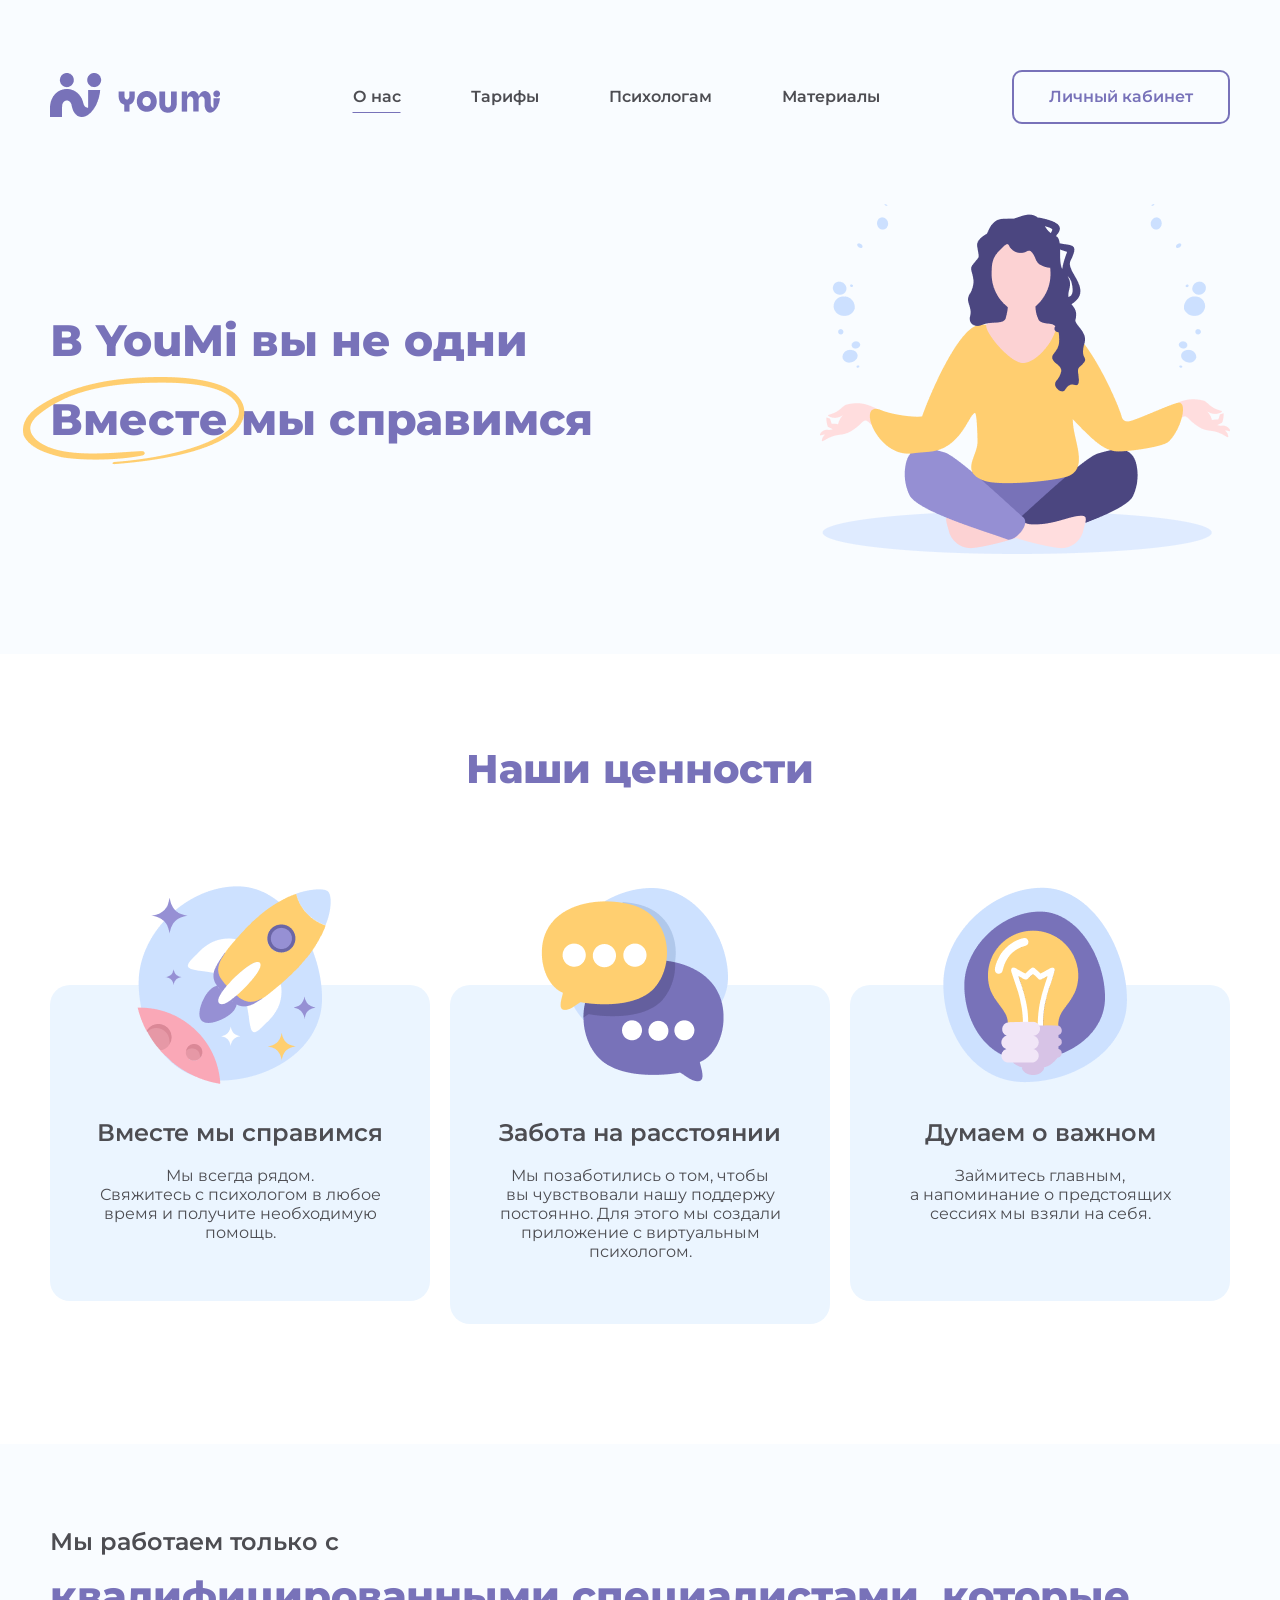
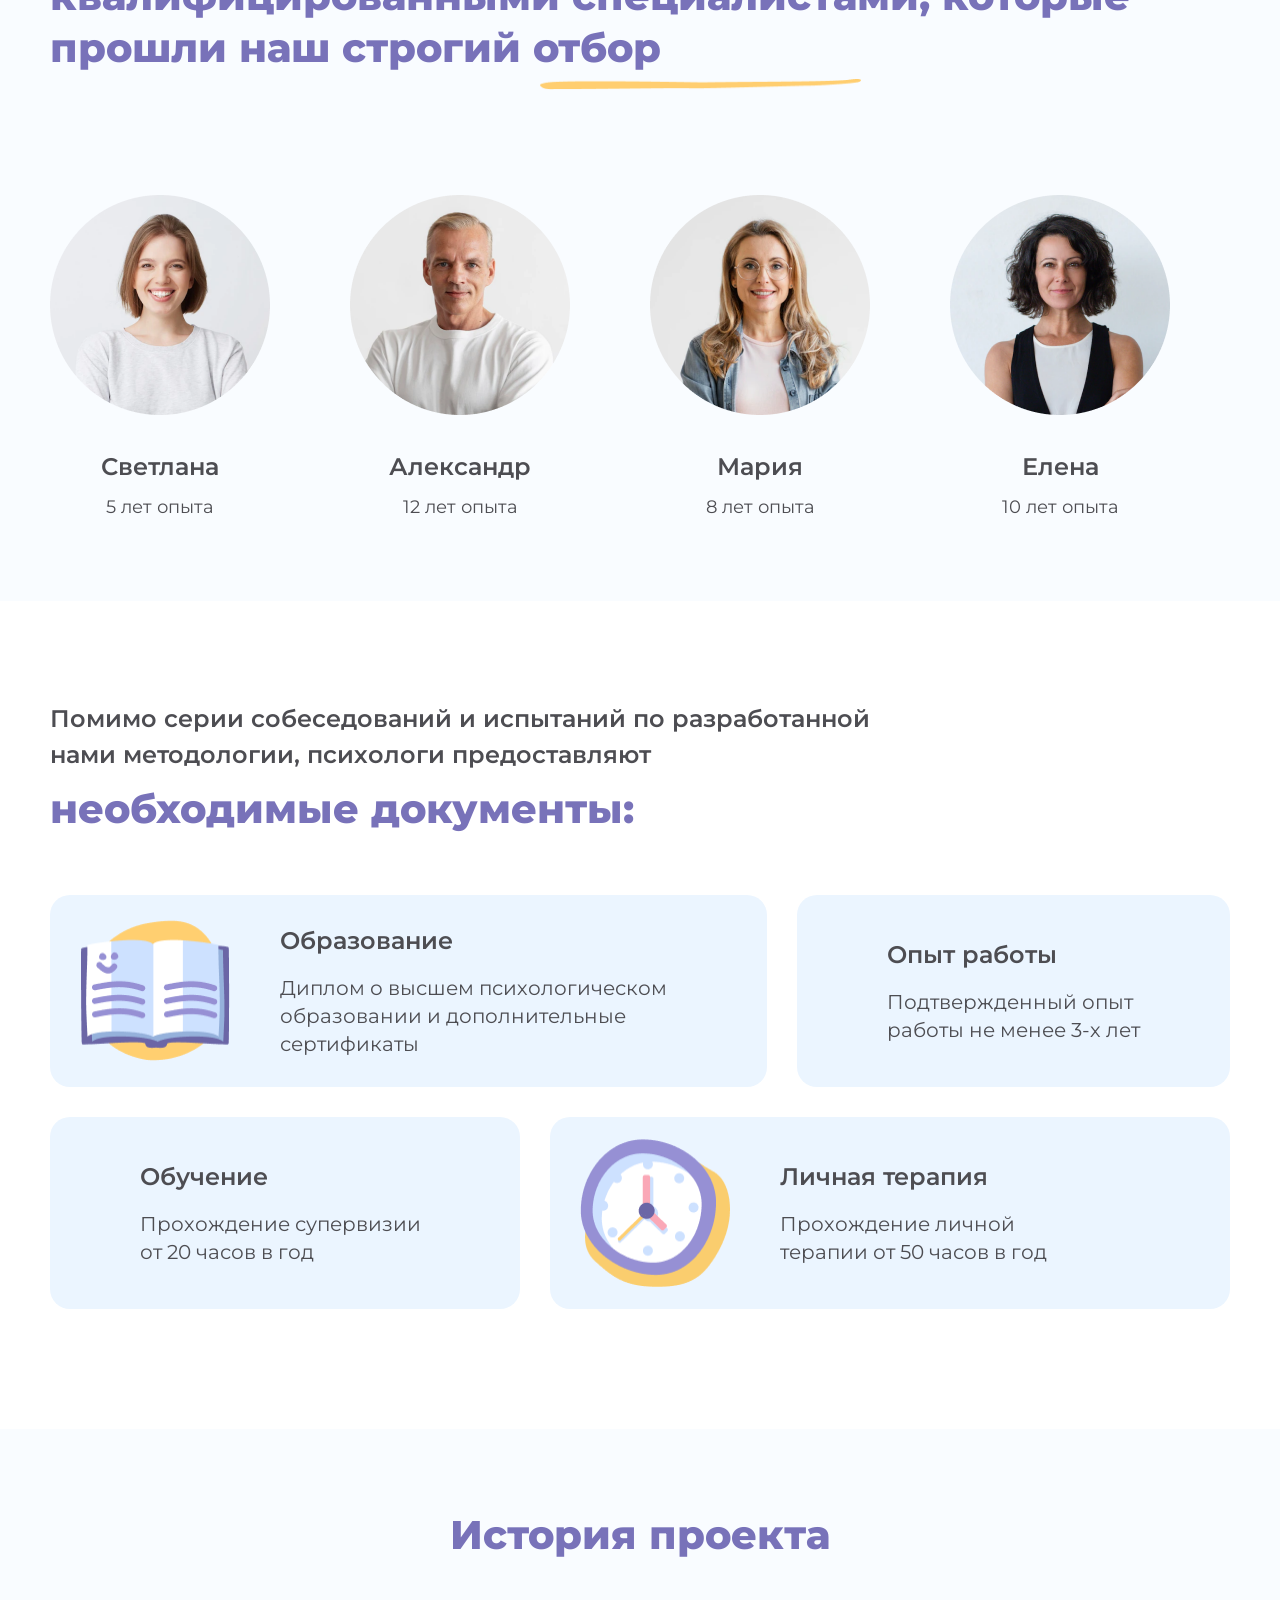
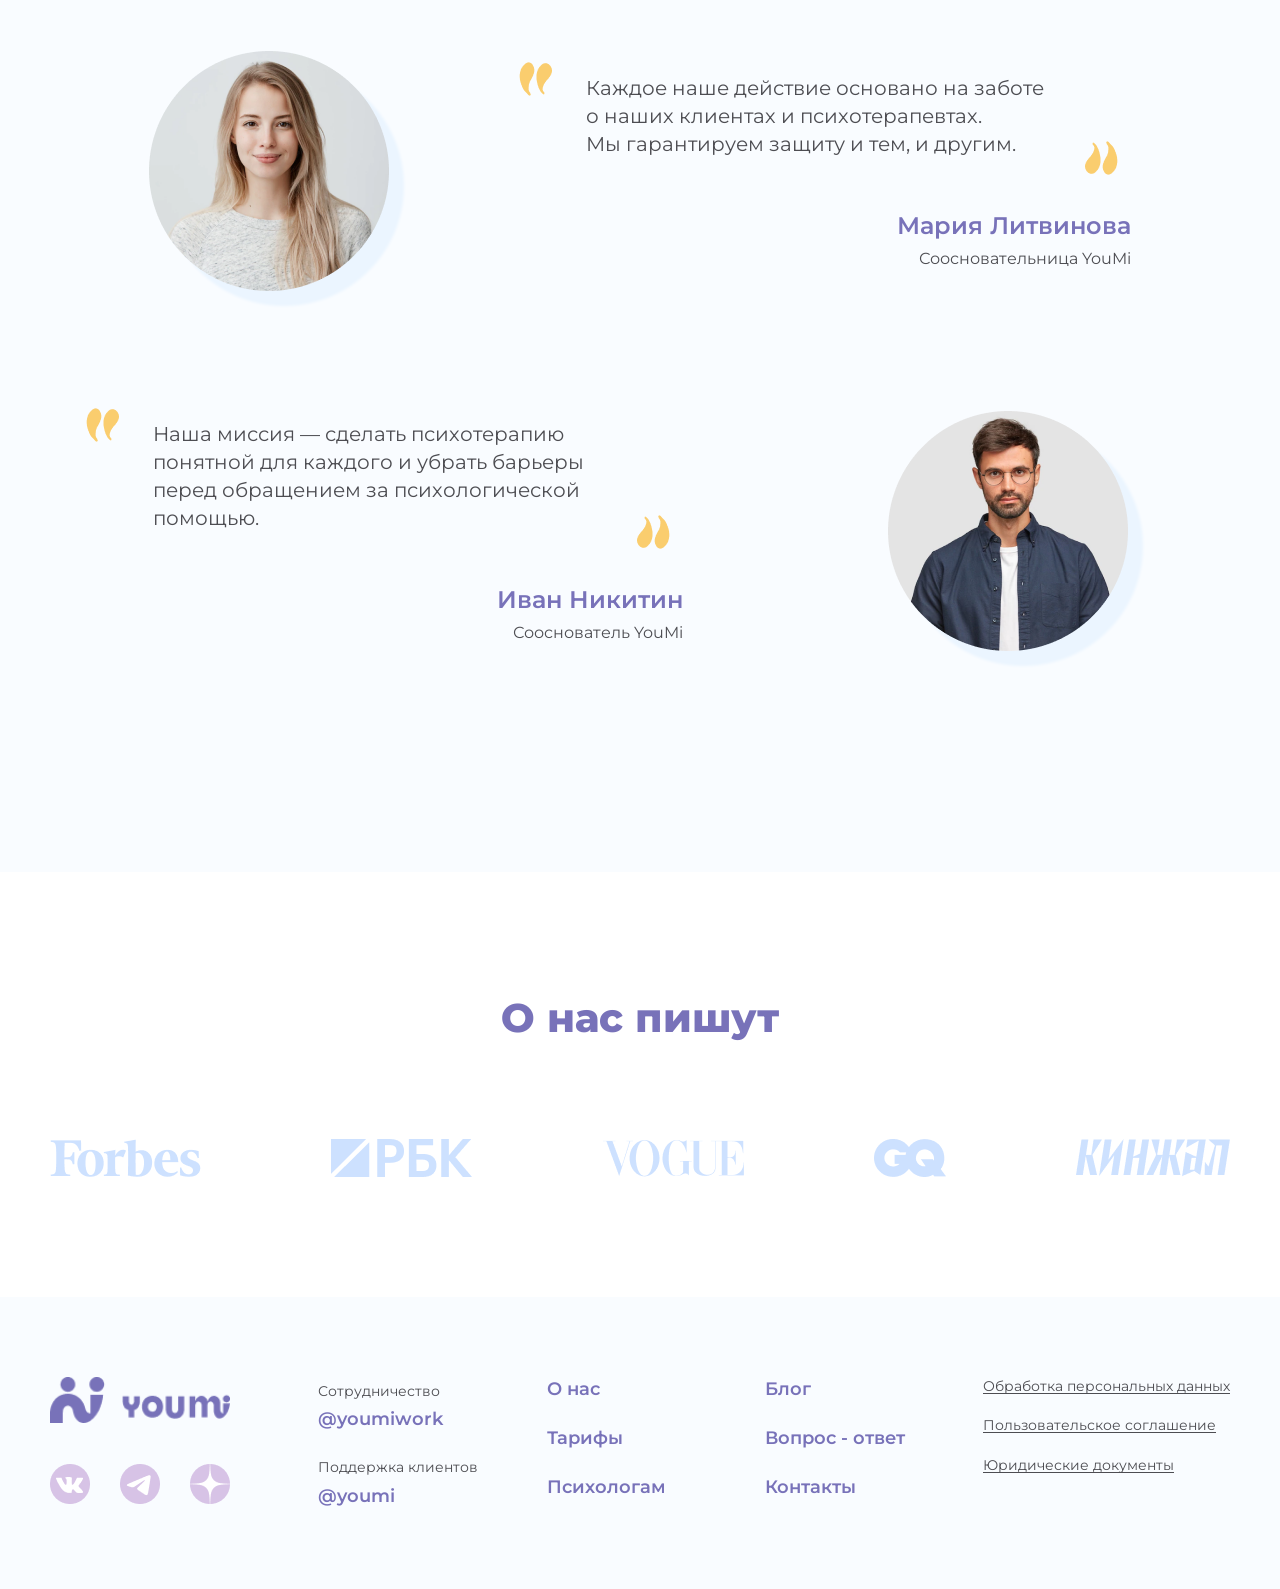
==== about_us.html @ 45ade53c "Страница "о нас" адаптив 1 блок" ====
<!doctype html>
<html lang="ru">
  <head>
    <meta charset="UTF-8" />
    <meta
      name="viewport"
      content="width=device-width, user-scalable= no, initial-scale=1.0, maximum-scale = 1.0, minimum-scale = 1.0"
    />
    <title>О нас</title>
    <link rel="stylesheet" href="styles/about_style.css" />
    <link rel="icon" href="images/logo_browser.png" />
  </head>
  <body>
    <header id = "header">
      <div class="container">
        <a href="index.html">
          <img src="images/logo youmi 2.png" alt="logo" class="logo" />
        </a>
        <nav>
          <ul class="menu">
            <li><a href="about_us.html" id="about_us">О нас</a></li>
            <li><a href="rates.html">Тарифы</a></li>
            <li><a href="for_psychologists.html">Психологам</a></li>
            <li><a href="materials.html">Материалы</a></li>
          </ul>
        </nav>
        <button class="btnLogin" type="button">Личный кабинет</button>
         <img src="images/menu.png" alt="burger-menu" class="burger-menu" />
      </div>
    </header>

    <main>
      <section class="hero-block">
        <div class="container">
          <div class="hero-block-text">
            <h1>В YouMi вы не одни</h1>
            <h1>Вместе мы справимся</h1>
            <img
              src="images/Ellipse about us.png"
              alt="ellipse"
              class="ellipse-hero"
            />
          </div>
          <img
            src="images/About us main.png"
            alt="main-picture"
            class="hero-block-picture"
          />
        </div>
      </section>

      <section class="second-block">
        <div class="container">
          <h2>Наши ценности</h2>
          <div class="cards">
            <div class="card-info">
              <img
                class="image-second_block"
                src="images/rocket.png"
                alt="rocket"
              />
              <h3>Вместе мы справимся</h3>
              <p>
                Мы всегда рядом.<br />
                Свяжитесь с психологом в любое время и получите необходимую
                помощь.
              </p>
            </div>
            <div class="card-info">
              <img
                class="image-second_block"
                src="images/chat.png"
                alt="chat"
              />
              <h3>Забота на расстоянии</h3>
              <p>
                Мы позаботились о том, чтобы вы чувствовали нашу поддержу
                постоянно. Для этого мы создали приложение с виртуальным
                психологом.
              </p>
            </div>
            <div class="card-info">
              <img
                class="image-second_block"
                src="images/light_bulb.png"
                alt="light"
              />
              <h3>Думаем о важном</h3>
              <p>
                Займитесь главным, а напоминание о предстоящих сессиях мы взяли
                на себя.
              </p>
            </div>
          </div>
        </div>
      </section>

      <section class="third-block">
        <div class="container">
          <h3>Мы работаем только с</h3>
          <h2>
            квалифицированными специалистами, которые прошли наш строгий отбор
          </h2>
          <img src="images/line.png" alt="line" class="line" />
          <div class="specialists_container">
            <article class="1_specialist">
              <img
                src="images/Specialist_Svetlana.png"
                alt="Specialist_Svetlana"
              />
              <h3>Светлана</h3>
              <h5>5 лет опыта</h5>
            </article>
            <article class="2_specialist">
              <img
                src="images/Specialist_Aleksandr.png"
                alt="Specialist_Aleksandr"
              />
              <h3>Александр</h3>
              <h5>12 лет опыта</h5>
            </article>
            <article class="3_specialist">
              <img src="images/Specialist_Maria.png" alt="Specialist_Maria" />
              <h3>Мария</h3>
              <h5>8 лет опыта</h5>
            </article>
            <article class="4_specialist">
              <img src="images/Specialict_Elena.png" alt="Specialist_Elena" />
              <h3>Елена</h3>
              <h5>10 лет опыта</h5>
            </article>
          </div>
        </div>
      </section>

      <section class="fourth-block">
        <div class="container">
          <h3>
            Помимо серии собеседований и испытаний по разработанной нами
            методологии, психологи предоставляют
          </h3>
          <h2>необходимые документы:</h2>
          <div class="card-advantages">
            <article class="advantage advantage-flex edu">
              <img src="images/book.png" alt="book" class="book" />
              <div class="advantage-details">
                <h3>Образование</h3>
                <h4>
                  Диплом о высшем психологическом образовании и дополнительные
                  сертификаты
                </h4>
              </div>
            </article>
            <article class="advantage exp min-card">
              <h3>Опыт работы</h3>
              <h4>Подтвержденный опыт работы не менее 3-х лет</h4>
            </article>
            <article class="advantage train min-card">
              <h3>Обучение</h3>
              <h4 id="passing">Прохождение супервизии от 20 часов в год</h4>
            </article>
            <article class="advantage advantage-flex therapy">
              <img src="images/watch.png" alt="watch" class="watch" />
              <div class="advantage-details">
                <h3>Личная терапия</h3>
                <h4>Прохождение личной терапии от 50 часов в год</h4>
              </div>
            </article>
          </div>
        </div>
      </section>

      <section class="fifth-block">
        <div class="container">
          <h2>История проекта</h2>
          <div class="hystory-underblock-first">
            <img
              src="images/Hystory_Maria.png"
              alt="Maria_companion"
              class="hystory_Maria-img"
            />
            <div class="hystory-underblock-first_text">
              <blockquote class="quote-Maria">
                Каждое наше действие основано на заботе о наших клиентах
                и психотерапевтах. Мы гарантируем защиту и тем, и другим.
              </blockquote>
              <h3>Мария Литвинова</h3>
              <p class="undername-text">Соосновательница YouMi</p>
            </div>
          </div>
          <div class="hystory-underblock-second">
            <div class="hystory-underblock-second_text">
              <blockquote class="quote-Ivan">
                Наша миссия — сделать психотерапию понятной для каждого и убрать
                барьеры перед обращением за психологической помощью.
              </blockquote>
              <h3>Иван Никитин</h3>
              <p class="undername-text">Сооснователь YouMi</p>
            </div>
            <img
              src="images/Hystory_Ivan.png"
              alt="Ivan_companion"
              class="hystory_Ivan-img"
            />
          </div>
        </div>
      </section>

      <section class="sixth-block">
        <div class="container">
          <h2>О нас пишут</h2>
          <div class="company-logo-container">
            <img src="images/forbes.png" alt="fotbes" class="forbes-logo" />
            <img src="images/rbk.png" alt="rbk-logo" class="rbk-logo" />
            <img src="images/vogue.png" alt="vogue-logo" class="vogue-logo" />
            <img src="images/gq.png" alt="gq-logo" class="gq-logo" />
            <img
              src="images/logo kinzal.png"
              alt="logo kinzal"
              class="logo-kinzal"
            />
          </div>
        </div>
      </section>
    </main>

    <footer class="footer">
        <div class="container">
          <div class="logotypes-container">
            <a href="#header">
              <img src="images/logo youmi 2.png" alt="logo" class="logo" />
            </a>
            <img src="images/vk.png" alt="vk" />
            <img src="images/telegram.png" alt="tg" />
            <img src="images/dzen.png" alt="dzen" />
          </div>
          <div class="support-block">
            <article class = "support-subBlock">
              <h6>Сотрудничество</h6>
              <a class = "youmiwork-mail" href="mailto:@youmiwork" target = "_blank">@youmiwork</a>
            </article>
            <article class = "support-subBlock">
              <h6>Поддержка клиентов</h6>
              <a class = "youmi-mail" href="mailto:@youmi" target = "_blank">@youmi</a>
          </article>
        </div>
        <div class="about-block">
              <h5>О нас</h5>
              <h5>Тарифы</h5>
              <h5>Психологам</h5>
        </div>
        <div class="about-block">
              <h5>Блог</h5>
              <h5>Вопрос - ответ</h5>
              <h5>Контакты</h5>
        </div>
        <div class="politic-block">
              <h6>Обработка персональных данных</h6>
              <h6>Пользовательское соглашение</h6>
              <h6>Юридические документы</h6>
        </div>
    </footer>
  </body>
</html>
---- styles/about_style.css ----
* {
  margin: 0;
  padding: 0;
  box-sizing: border-box;
}

html {
  scroll-behavior: smooth;
  scrollbar-width: none;
}

@font-face {
  font-family: "Montserrat";
  src: url("../fonts/Montserrat-Regular.woff") format("woff");
  font-weight: normal;
  font-style: none;
  font-display: swap;
}

@font-face {
  font-family: "Montserrat";
  src: url("../fonts/Montserrat-ExtraBold.woff") format("woff");
  font-weight: 800;
}

@font-face {
  font-family: "Montserrat";
  src: url("../fonts/Montserrat-SemiBold.woff") format("woff");
  font-weight: 600;
}

@font-face {
  font-family: "Montserrat";
  src: url("../fonts/Montserrat-Medium.woff2") format("woff2");
  font-weight: 500;
}

:root {
  /*Цвета*/
  --color-purple: rgba(120, 114, 185, 1);
  --color-white: #fff;
  --color-skyBlue: rgba(249, 252, 255, 1);
  --color-btnColor: rgba(255, 255, 255, 1);
  --color-text: rgba(77, 77, 82, 1);
  --color-btnRates: rgba(241, 230, 247, 1);
  --color-btnRates-hover: rgba(215, 195, 230, 1);
  --color-shadow: rgba(205, 225, 255, 1);
  --color-dopElements: rgba(235, 245, 255, 1);
  --color-btnLogin-hover: rgba(215, 195, 230, 0.25);

  /**/
}

body {
  font-family: "Montserrat", sans-serif;
  letter-spacing: 2%;
  background-color: var(--color-skyBlue);
  color: var(--color-text);
}

h1 {
  font-size: 44px;
  color: var(--color-purple);
  font-weight: 900;
}

h2 {
  font-size: 40px;
  font-weight: 800;
  line-height: 130%;
  color: var(--color-purple);
  margin: 0 auto;
  padding: auto;
  text-align: center;
}

h3 {
  font-size: 24px;
  line-height: 150%;
  font-weight: 600;
  text-align: center;
  margin: 0 auto;
  letter-spacing: 1%;
  color: var(--color-text);
}

h4 {
  font-weight: 400;
  font-size: 20px;
  line-height: 140%;
  letter-spacing: 1%;
  text-align: center;
}

h5 {
  font-family: Montserrat;
  font-weight: 400;
  font-size: 18px;
  line-height: 140%;
  letter-spacing: 1%;
  text-align: left;
  color: var(--color-text);
}

h6 {
  font-family: Montserrat;
  font-weight: 700;
  font-size: 14px;
  line-height: 140%;
  letter-spacing: 1%;
  text-align: center;
  color: var(--color-purple);
}

button {
  user-select: none;
  display: block;
}

img {
  user-select: none;
}

/*HeroBlock*/
.container {
  max-width: 1180px;
  margin: 0 auto;
}

header .container {
  display: flex;
  justify-content: space-between;
  align-items: center;
  padding-top: 70px;
}

.btnLogin {
  padding: 14px 35px;
  border-radius: 10px;
  font-weight: 550;
  line-height: 140%;
  font-size: 16px;
  text-align: center;
  color: var(--color-purple);
  border: 2px solid var(--color-purple);
  background-color: inherit;
  font-family: "Montserrat", sans-serif;
  cursor: pointer;
}

.burger-menu {
  display: none;
}

.btnLogin:hover {
  background-color: var(--color-btnLogin-hover);
}

.menu {
  list-style: none;
  display: flex;
  gap: 70px;
}

.menu a {
  cursor: pointer;
  font-weight: 600;
  line-height: 1.88;
  color: var(--color-text);
  text-decoration: none;
}

.menu a:visited {
  color: var(--color-text);
  text-decoration: none;
}

.menu a:hover {
  color: var(--color-purple);
}

#about_us {
  text-decoration: underline var(--color-purple);
  text-underline-offset: 10px;
}

.logo {
  cursor: pointer;
}

.hero-block {
  padding: 80px 0 100px;
}

.hero-block .container {
  display: flex;
  justify-content: space-between;
  align-items: center;
}

.hero-block-text {
  position: relative;
}

.hero-block-text h1:nth-child(1) {
  margin-bottom: 25px;
}

.ellipse-hero {
  position: absolute;
  left: -27px;
  bottom: -19px;
}

/*Блок 2*/
.second-block {
  padding: 89px 0 120px;
  background-color: var(--color-white);
}

.second-block img {
  max-width: 200px;
  max-height: 200px;
}

.cards {
  display: grid;
  grid-template-columns: auto auto auto;
  align-items: start;
  justify-content: space-between;
}

.card-info {
  min-width: 380px;
  min-height: 316px;
  margin-top: 190px;
  padding: 130px 35px 35px;
  background-color: rgba(235, 245, 255, 1);
  text-align: center;
  border-radius: 20px;
  position: relative;
}

.card-info h3 {
  margin-bottom: 15px;
}

.card-info:nth-child(2) {
  height: 339px;
}

.image-second_block {
  position: absolute;
  left: 85px;
  top: -100px;
}

.card-info p {
  max-width: 290px;
  margin: 0 auto;
}

/*Блок 3*/
.third-block {
  background-color: var(--color-skyBlue);
  padding-block: 80px;
}

.third-block .container {
  position: relative;
}

.third-block h2,
.third-block h3,
.third-block h4 {
  text-align: left;
}

.third-block h2 {
  margin: 0;
  margin-bottom: 27px;
  max-width: 1080px;
}

.third-block h3 {
  margin-bottom: 10px;
}

.line {
  position: absolute;
  left: 490px;
  top: 155px;
  width: 321px;
  height: 11px;
}

.specialists_container {
  display: flex;
  align-items: center;
  gap: 80px;
  padding-top: 94px;
}

.specialists_container h3,
.specialists_container h5 {
  text-align: center;
}

.specialists_container img {
  margin-bottom: 30px;
}
/*Блок 4*/
.fourth-block {
  padding: 100px 0 120px;
  background-color: var(--color-white);
}

.fourth-block h2,
.fourth-block h3,
.fourth-block h4 {
  text-align: left;
  margin: 0;
}

.fourth-block h3 {
  margin-bottom: 10px;
  max-width: 840px;
}

.card-advantages {
  display: grid;
  grid-template-columns: 2fr 1fr 2fr;
  gap: 30px;
  margin-top: 60px;
}

.advantage {
  background-color: rgba(235, 245, 255, 1);
  border-radius: 20px;
}

.advantage h4 {
  margin-top: 15px;
}

.advantage-flex {
  display: flex;
  gap: 50px;
}

.book {
  padding: 20px 0 20px 30px;
}

.watch {
  padding: 20px 0 20px 30px;
}

.edu {
  grid-column: 1/3;
}

.exp {
  grid-column: 3/4;
}

.train {
  grid-column: 1/2;
}

.therapy {
  grid-column: 2/4;
}

.min-card {
  padding: 42px 90px;
}

.edu .advantage-details {
  padding: 28px 59px 29px 0;
}

.therapy .advantage-details {
  padding: 42px 170px 43px 0;
}

#passing {
  min-width: 290px;
}
/*Блок 5*/
.fifth-block {
  padding: 80px 0 101px;
}

.hystory-underblock-first {
  display: flex;
  justify-content: space-around;
  align-items: center;
  margin: 90px 0 120px;
}

.hystory-underblock-first_text {
  max-width: 620px;
}

.hystory-underblock-first_text h3 {
  text-align: right;
  color: var(--color-purple);
  margin-bottom: 5px;
}

.hystory-underblock-first_text p {
  text-align: right;
}

.quote-Maria:before {
  content: url("../images/noun-quotation-mark-1569235 3.png");
  left: -70px;
  top: -15px;
  position: absolute;
}

.quote-Maria:after {
  content: url("../images/noun-quotation-mark-1569235 4.png");
  right: -25px;
  bottom: -27px;
  position: absolute;
}

.quote-Maria {
  font-size: 20px;
  line-height: 140%;
  letter-spacing: 1%;
  text-align: left;
  max-width: 510px;
  margin-bottom: 50px;
  margin-right: 35px;
  position: relative;
}

.hystory_Maria-img {
  filter: drop-shadow(15px 15px 1px rgba(235, 245, 255, 1));
}

.hystory-underblock-second {
  display: flex;
  justify-content: space-around;
  align-items: center;
  margin: 90px 0 120px;
}

.hystory-underblock-second_text {
  max-width: 620px;
}

.hystory-underblock-second_text h3 {
  text-align: right;
  color: var(--color-purple);
  margin-bottom: 5px;
}

.hystory-underblock-second_text p {
  text-align: right;
}

.quote-Ivan:before {
  content: url("../images/noun-quotation-mark-1569235 3.png");
  left: -70px;
  top: -15px;
  position: absolute;
}

.quote-Ivan:after {
  content: url("../images/noun-quotation-mark-1569235 4.png");
  right: -50px;
  bottom: -27px;
  position: absolute;
}

.quote-Ivan {
  font-size: 20px;
  line-height: 140%;
  letter-spacing: 1%;
  text-align: left;
  max-width: 470px;
  margin-bottom: 50px;
  position: relative;
  margin-right: 60px;
}

.hystory_Ivan-img {
  filter: drop-shadow(15px 15px 1px rgba(235, 245, 255, 1));
}

/*Блок 6*/
.sixth-block {
  background-color: var(--color-white);
  padding-block: 120px;
}

.company-logo-container {
  display: flex;
  align-items: center;
  justify-content: space-between;
  margin-top: 95px;
}

/*footer*/
.footer {
  padding-block: 80px;
}

.footer .container {
  display: flex;
  justify-content: space-between;
  align-items: flex-start;
  gap: 60px;
}

.footer .logo {
  width: 180px;
  height: 46px;
}

.logotypes-container {
  display: flex;
  align-items: center;
  max-width: 180px;
  flex-wrap: wrap;
  gap: 37px 30px;
  margin-right: 20px;
}

.support-block a {
  color: var(--color-purple);
  font-weight: 600;
  font-size: 18px;
  line-height: 140%;
  letter-spacing: 1%;
  text-decoration: none;
}

.support-block h6 {
  text-align: left;
  color: var(--color-text);
  font-weight: 400;
  line-height: 140%;
  letter-spacing: 1%;
  margin-bottom: 6px;
  padding-top: 5px;
}

.youmiwork-mail {
  display: block;
  margin-bottom: 21px;
}

.about-block {
  display: grid;
  grid-template-columns: 150px;
  gap: 24px;
}

.footer h5 {
  text-align: left;
  font-size: 18px;
  font-weight: 600;
  color: var(--color-purple);
}

.politic-block h6 {
  font-weight: 400;
  font-size: 14px;
  line-height: 140%;
  letter-spacing: 1%;
  color: var(--color-text);
  text-decoration: underline;
  text-decoration-skip-ink: none;
  text-underline-offset: 2px;
  text-align: left;
}

.politic-block h6:not(:last-child) {
  margin-bottom: 20px;
}

/*Адаптив*/
@media (max-width: 480px) {
  h1 {
    font-weight: 700;
    font-size: 24px;
    line-height: 130%;
    letter-spacing: 2%;
    text-align: center;
  }

  h2 {
    font-weight: 800;
    font-size: 20px;
    line-height: 140%;
    letter-spacing: 2%;
    text-align: center;
  }

  h3 {
    font-weight: 600;
    font-size: 18px;
    line-height: 150%;
    letter-spacing: 2%;
    text-align: center;
  }

  h4 {
    font-weight: 600;
    font-size: 16px;
    line-height: 140%;
    letter-spacing: 1%;
    text-align: center;
  }

  h5 {
    font-family: Montserrat;
    font-weight: 600;
    font-size: 20px;
    line-height: 140%;
    letter-spacing: 1%;
    text-align: left;
    color: var(--color-text);
  }

  h6 {
    font-family: Montserrat;
    font-weight: 700;
    font-size: 14px;
    line-height: 140%;
    letter-spacing: 1%;
    text-align: center;
    color: var(--color-purple);
  }

  .container {
    max-width: 100%;
    margin-inline: 30px;
  }

  /*1 блок и header*/
  .menu,
  .btnLogin {
    display: none;
  }

  header .container {
    padding-top: 28px;
  }

  .logo {
    max-width: 100px;
    max-height: 26px;
  }

  .burger-menu {
    display: block;
    width: 30px;
    height: 22px;
  }

  .hero-block {
    padding: 47px 0 50px;
  }

  .hero-block .container {
    display: flex;
    flex-wrap: wrap;
    justify-content: space-between;
    align-items: center;
  }

  .hero-block-text {
    position: relative;
    margin-inline: auto;
  }

  .hero-block-picture {
    width: 199px;
    height: 170px;
    margin-inline: auto;
    margin-top: 41px;
  }

  .hero-block-text h1:nth-child(1) {
    margin-bottom: 13px;
    text-align: center;
  }

  .ellipse-hero {
    position: absolute;
    left: -7px;
    bottom: -6px;
    width: 112px;
    height: 45px;
  }
}
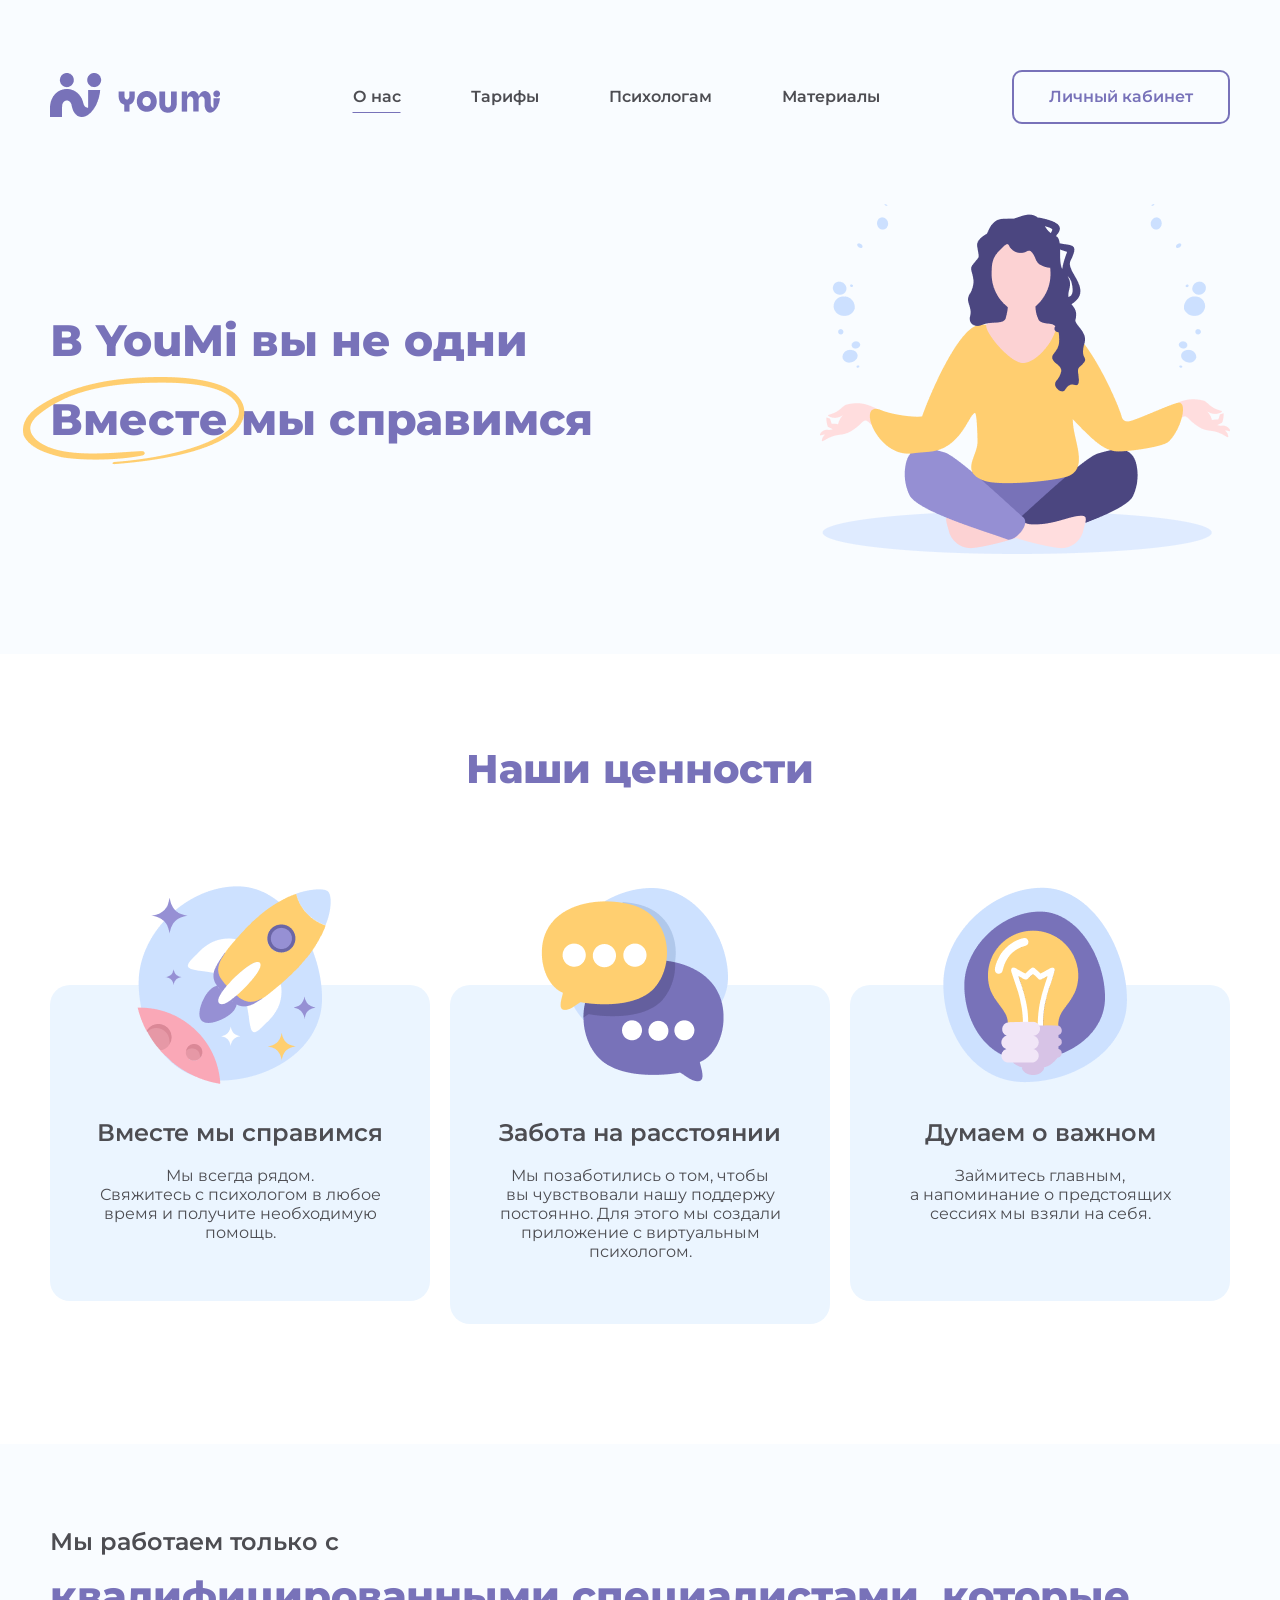
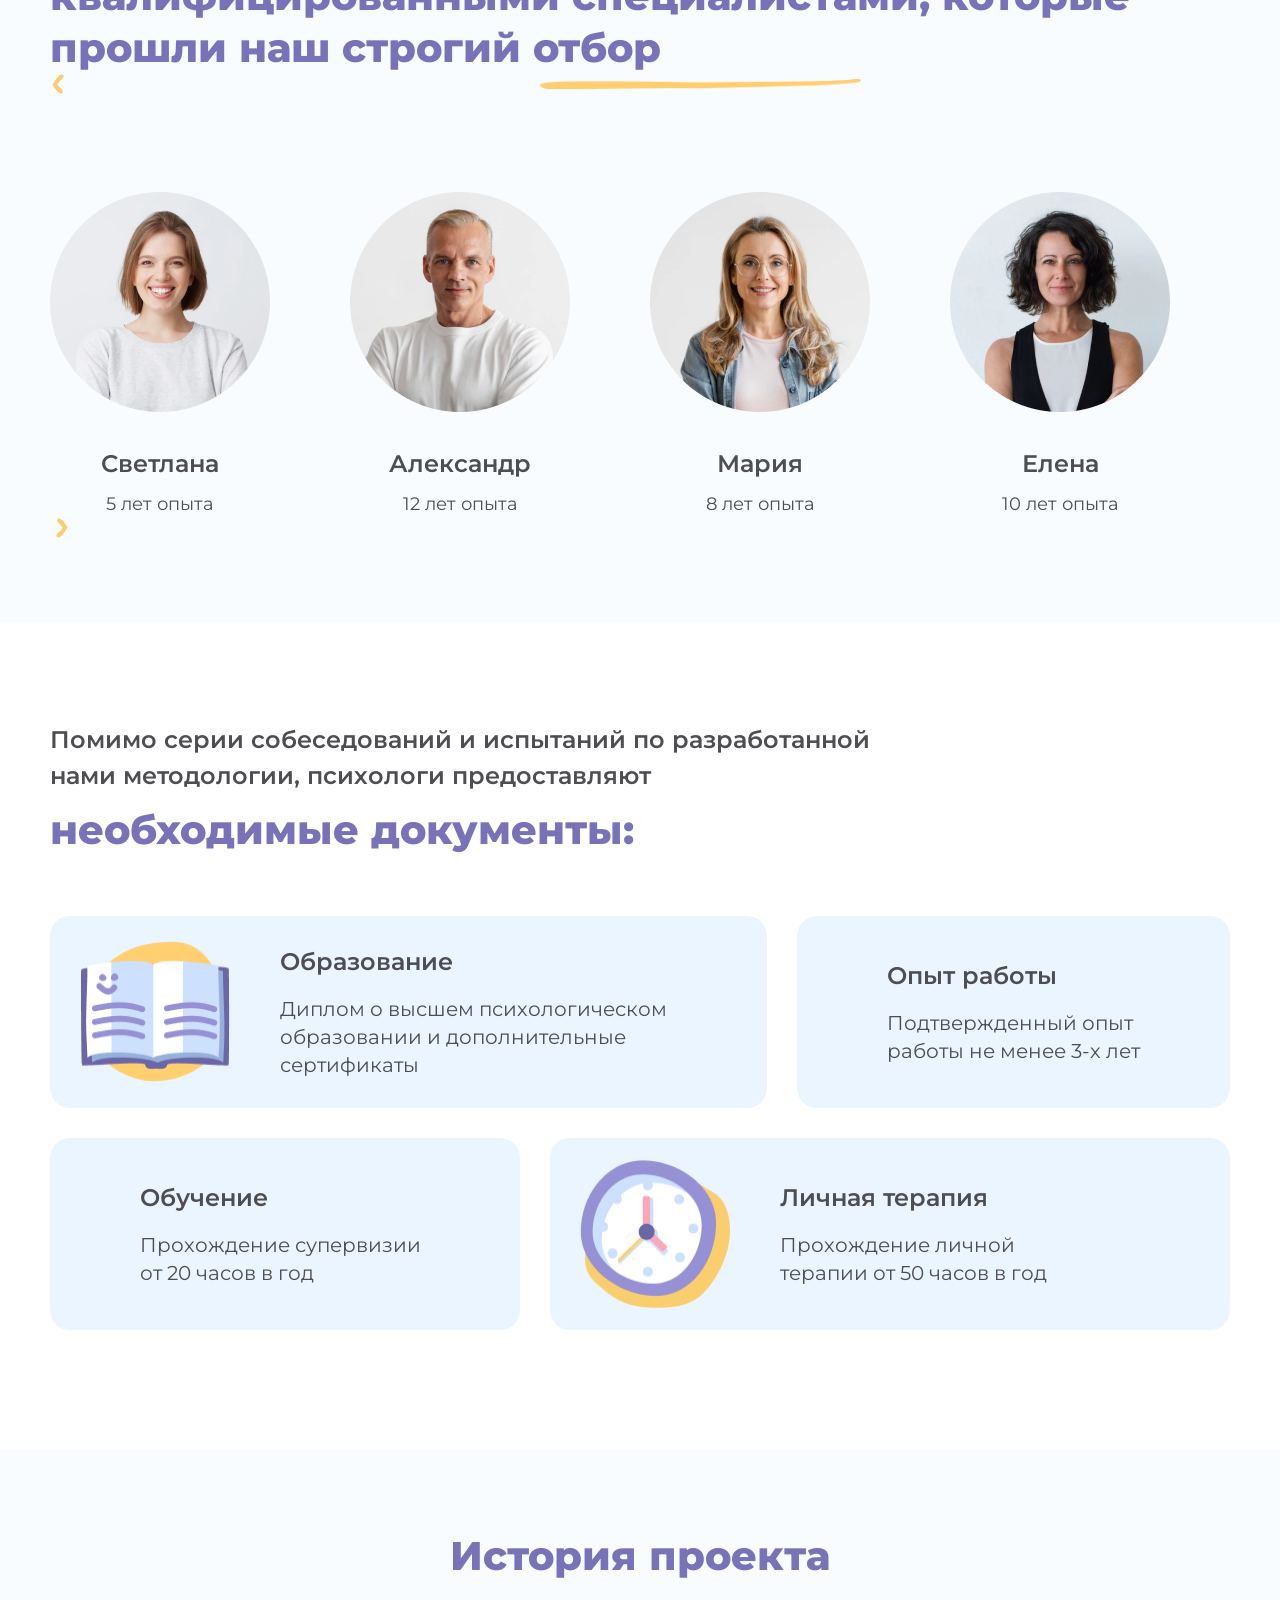
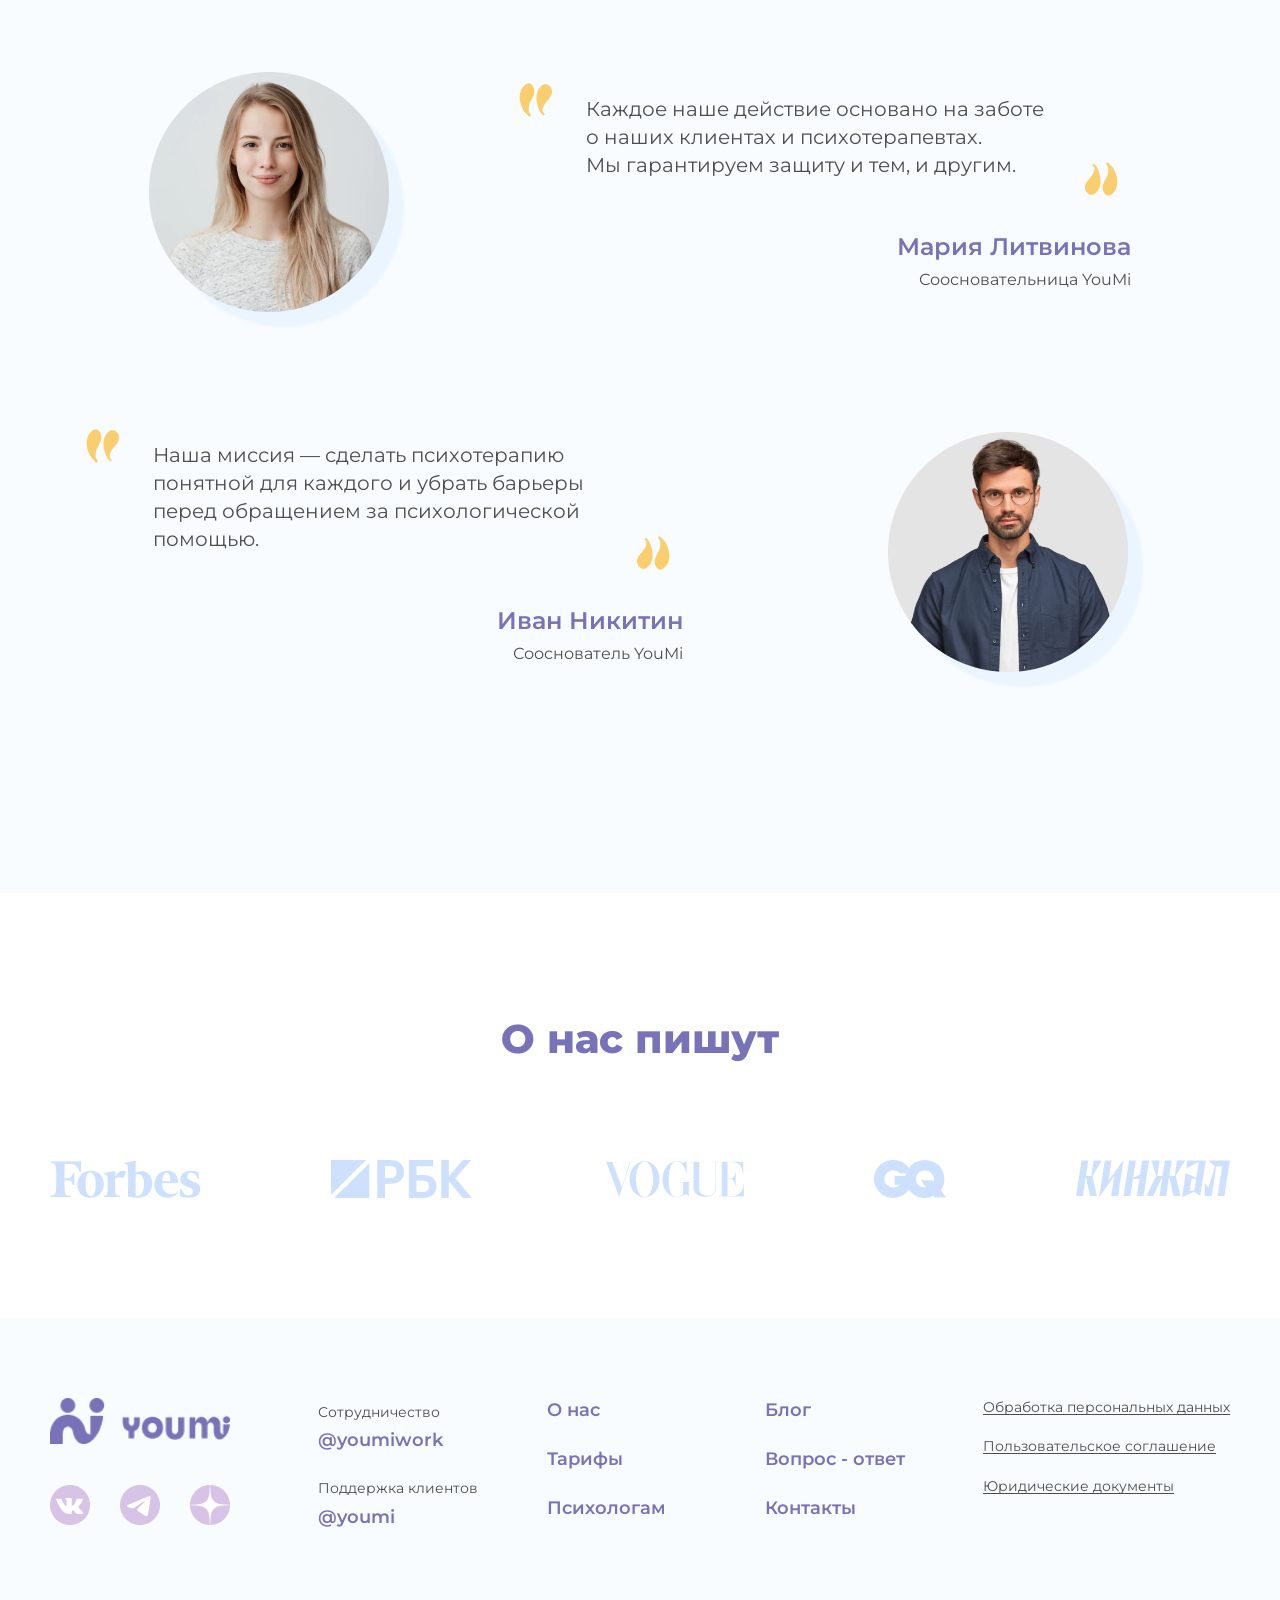
==== commit bb8ee66f: "Слайдер блок 3" ====
--- a/about_us.html
+++ b/about_us.html
@@ -52,6 +52,9 @@
       <section class="second-block">
         <div class="container">
           <h2>Наши ценности</h2>
+          <input type = "radio" id = "appreciation-slide1" name = "appreciation-slider" checked/>
+          <input type = "radio" id = "appreciation-slide2" name = "appreciation-slider" />
+          <input type = "radio" id = "appreciation-slide3" name = "appreciation-slider" />
           <div class="cards">
             <div class="card-info">
               <img
@@ -92,6 +95,11 @@
               </p>
             </div>
           </div>
+          <div class="appreciation-sider-dots">
+            <label for = "appreciation-slide1"></label>
+            <label for = "appreciation-slide2"></label>
+            <label for = "appreciation-slide3"></label>
+          </div>
         </div>
       </section>
 
@@ -102,6 +110,7 @@
             квалифицированными специалистами, которые прошли наш строгий отбор
           </h2>
           <img src="images/line.png" alt="line" class="line" />
+          <img class="slider-prev slider-arrow"src="images/slider_left_arrow.png" alt="slider_left_arrow">
           <div class="specialists_container">
             <article class="1_specialist">
               <img
@@ -130,6 +139,7 @@
               <h5>10 лет опыта</h5>
             </article>
           </div>
+          <img  class="slider-next slider-arrow" src="images/slider_right_arrow.png" alt="slider_left_arrow">
         </div>
       </section>
 
@@ -260,5 +270,7 @@
               <h6>Юридические документы</h6>
         </div>
     </footer>
+
+    <script src = "scripts/about.js"></script>
   </body>
 </html>
--- a/styles/about_style.css
+++ b/styles/about_style.css
@@ -5,8 +5,12 @@
 }
 
 html {
+  width: 100%;
+  max-width: 100%;
   scroll-behavior: smooth;
   scrollbar-width: none;
+  overflow-x: hidden;
+  overscroll-behavior-x: none;
 }
 
 @font-face {
@@ -56,6 +60,8 @@
   letter-spacing: 2%;
   background-color: var(--color-skyBlue);
   color: var(--color-text);
+  overflow-x: hidden;
+  width: 100%;
 }
 
 h1 {
@@ -223,9 +229,12 @@
   max-height: 200px;
 }
 
+.second-block input {
+  display: none;
+}
 .cards {
   display: grid;
-  grid-template-columns: auto auto auto;
+  grid-template-columns: repeat(3, auto);
   align-items: start;
   justify-content: space-between;
 }
@@ -278,7 +287,6 @@
 
 .third-block h2 {
   margin: 0;
-  margin-bottom: 27px;
   max-width: 1080px;
 }
 
@@ -699,4 +707,151 @@
     width: 112px;
     height: 45px;
   }
-}
+
+  /*Блок 2*/
+  .second-block {
+    padding-block: 50px;
+    background-color: var(--color-white);
+  }
+
+  .second-block img {
+    max-width: 120px;
+  }
+
+  .cards {
+    display: flex;
+    gap: 0 20px;
+    align-items: start;
+    justify-content: space-between;
+    overflow-x: auto;
+    overflow-y: hidden;
+    scroll-snap-type: x mandatory;
+    /*-webkit-overflow-scrolling: touch;*/
+    overscroll-behavior-x: contain;
+    touch-action: pan-x;
+    scrollbar-width: none;
+    max-width: 100%;
+    padding-inline: 10px;
+  }
+
+  .second-block .cards::-webkit-scrollbar {
+    display: none;
+  }
+
+  /*Dots*/
+  .appreciation-sider-dots {
+    display: flex;
+    gap: 30px;
+    margin-top: 20px;
+    justify-content: center;
+  }
+
+  .appreciation-sider-dots label {
+    width: 10px;
+    height: 10px;
+    background-color: var(--color-dopElements);
+    border-radius: 50%;
+    transition: background-color 0.3s;
+  }
+
+  .appreciation-sider-dots label.active {
+    background-color: var(--color-purple);
+  }
+
+  .card-info {
+    min-width: 300px;
+    min-height: 205px;
+    margin-top: 100px;
+    padding: 80px 20px 30px;
+    background-color: var(--color-skyBlue);
+    text-align: center;
+    border-radius: 20px;
+    position: relative;
+    flex: 0 0 100%;
+    scroll-snap-align: center;
+    min-width: unset;
+    width: 100%;
+    max-width: 100%;
+  }
+
+  .card-info h3 {
+    margin-bottom: 8px;
+  }
+
+  .card-info:nth-child(2) {
+    height: 228px;
+  }
+
+  .image-second_block {
+    position: absolute;
+    left: 100px;
+    top: -60px;
+  }
+
+  .card-info p {
+    margin: 0 auto;
+  }
+
+  /*Блок 3*/
+  .third-block {
+    padding: 40px 0 45px;
+  }
+
+  .line {
+    left: calc(100% - 180px);
+    top: 120px;
+    width: 165px;
+    height: 6px;
+  }
+
+  .specialists_container {
+    display: flex;
+    align-items: center;
+    gap: 20px;
+    padding-top: 41px;
+    overflow-x: auto;
+    overflow-y: hidden;
+    scroll-snap-type: x mandatory;
+    overscroll-behavior-x: contain;
+    touch-action: pan-x;
+    scrollbar-width: none;
+  }
+
+  .specialists_container::-webkit-scrollbar {
+    display: none;
+  }
+
+  .specialists_container article {
+    flex: 0 0 100%;
+    scroll-snap-align: center;
+    min-width: unset;
+    width: 100%;
+    max-width: 100%;
+  }
+
+  .specialists_container img {
+    margin-bottom: 20px;
+    width: 120px;
+    display: block;
+    margin-inline: auto;
+  }
+
+  .slider-arrow {
+    display: block;
+    position: absolute;
+    top: calc(120px + 41px + 60px);
+    width: 20px;
+    height: 20px;
+    z-index: 10;
+  }
+
+  .slider-prev {
+    left: 0;
+    user-select: none;
+  }
+
+  .slider-next {
+    right: 0;
+    user-select: none;
+  }
+}
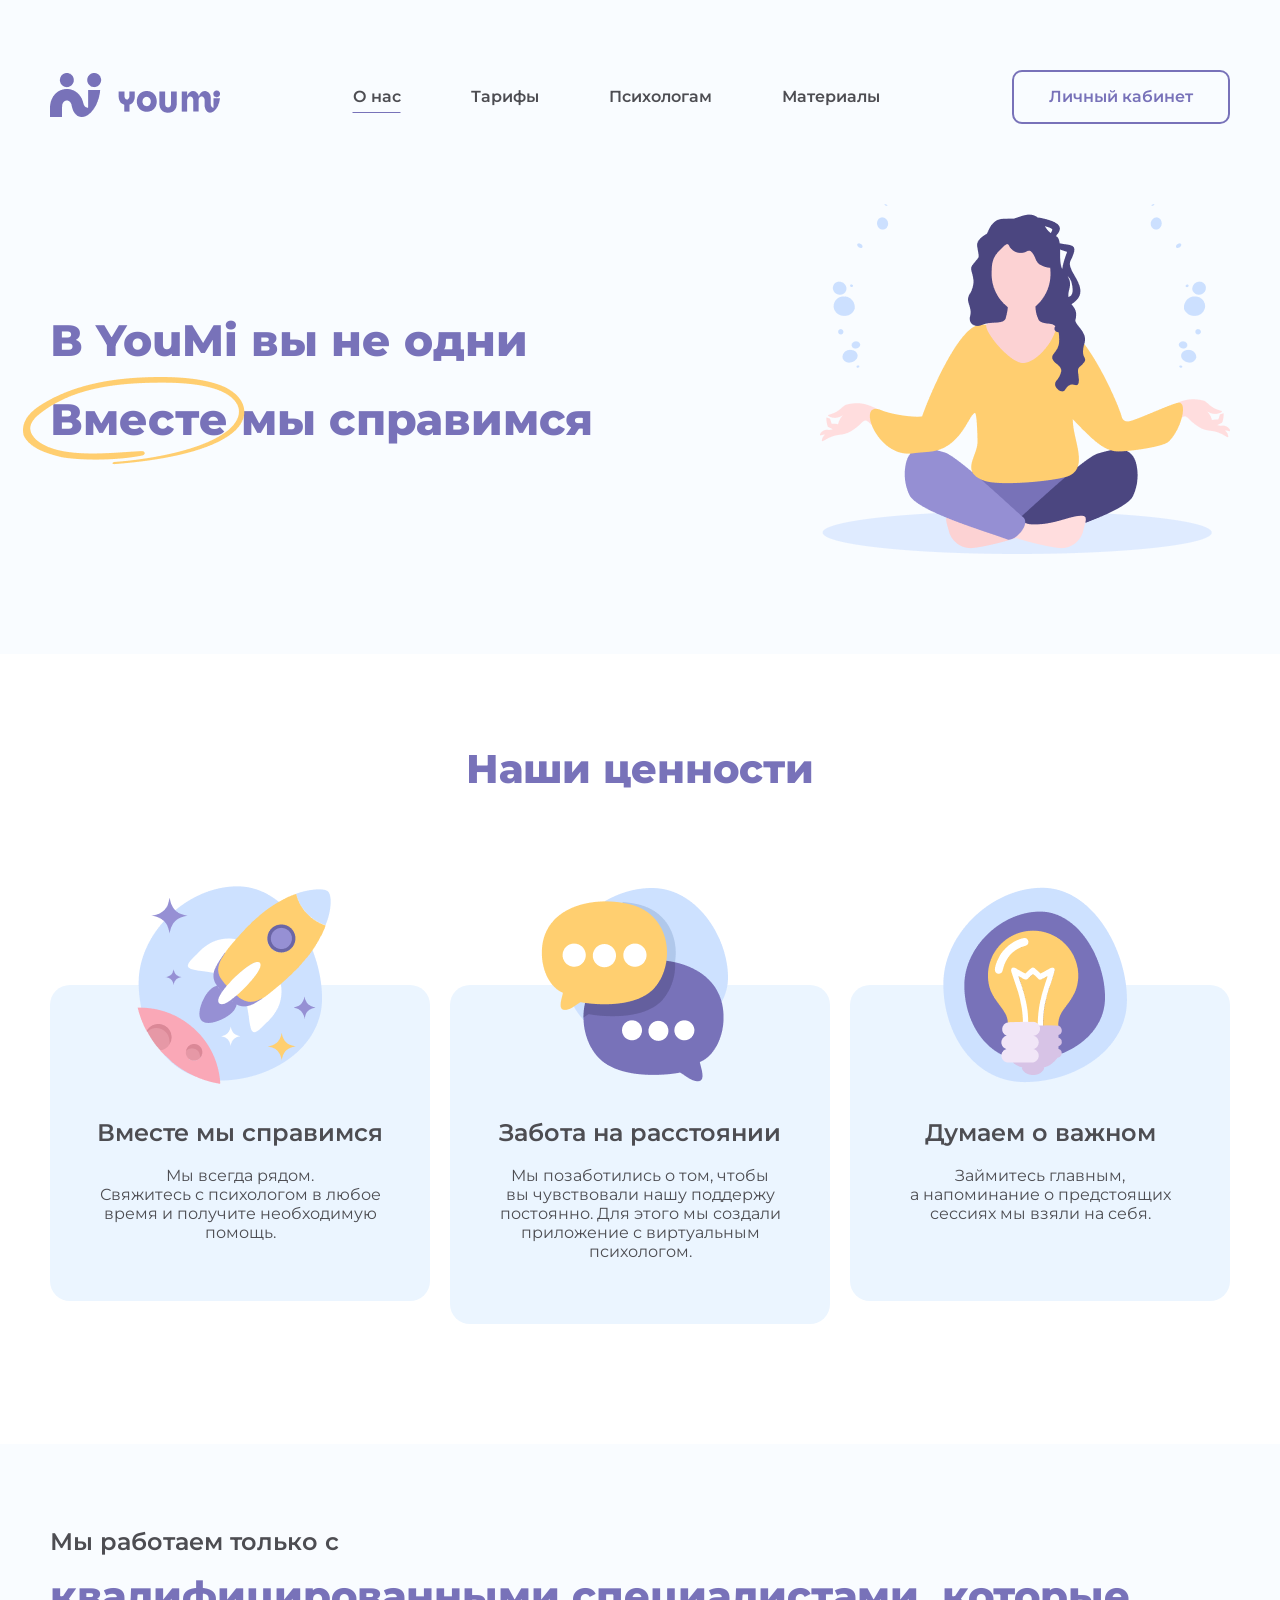
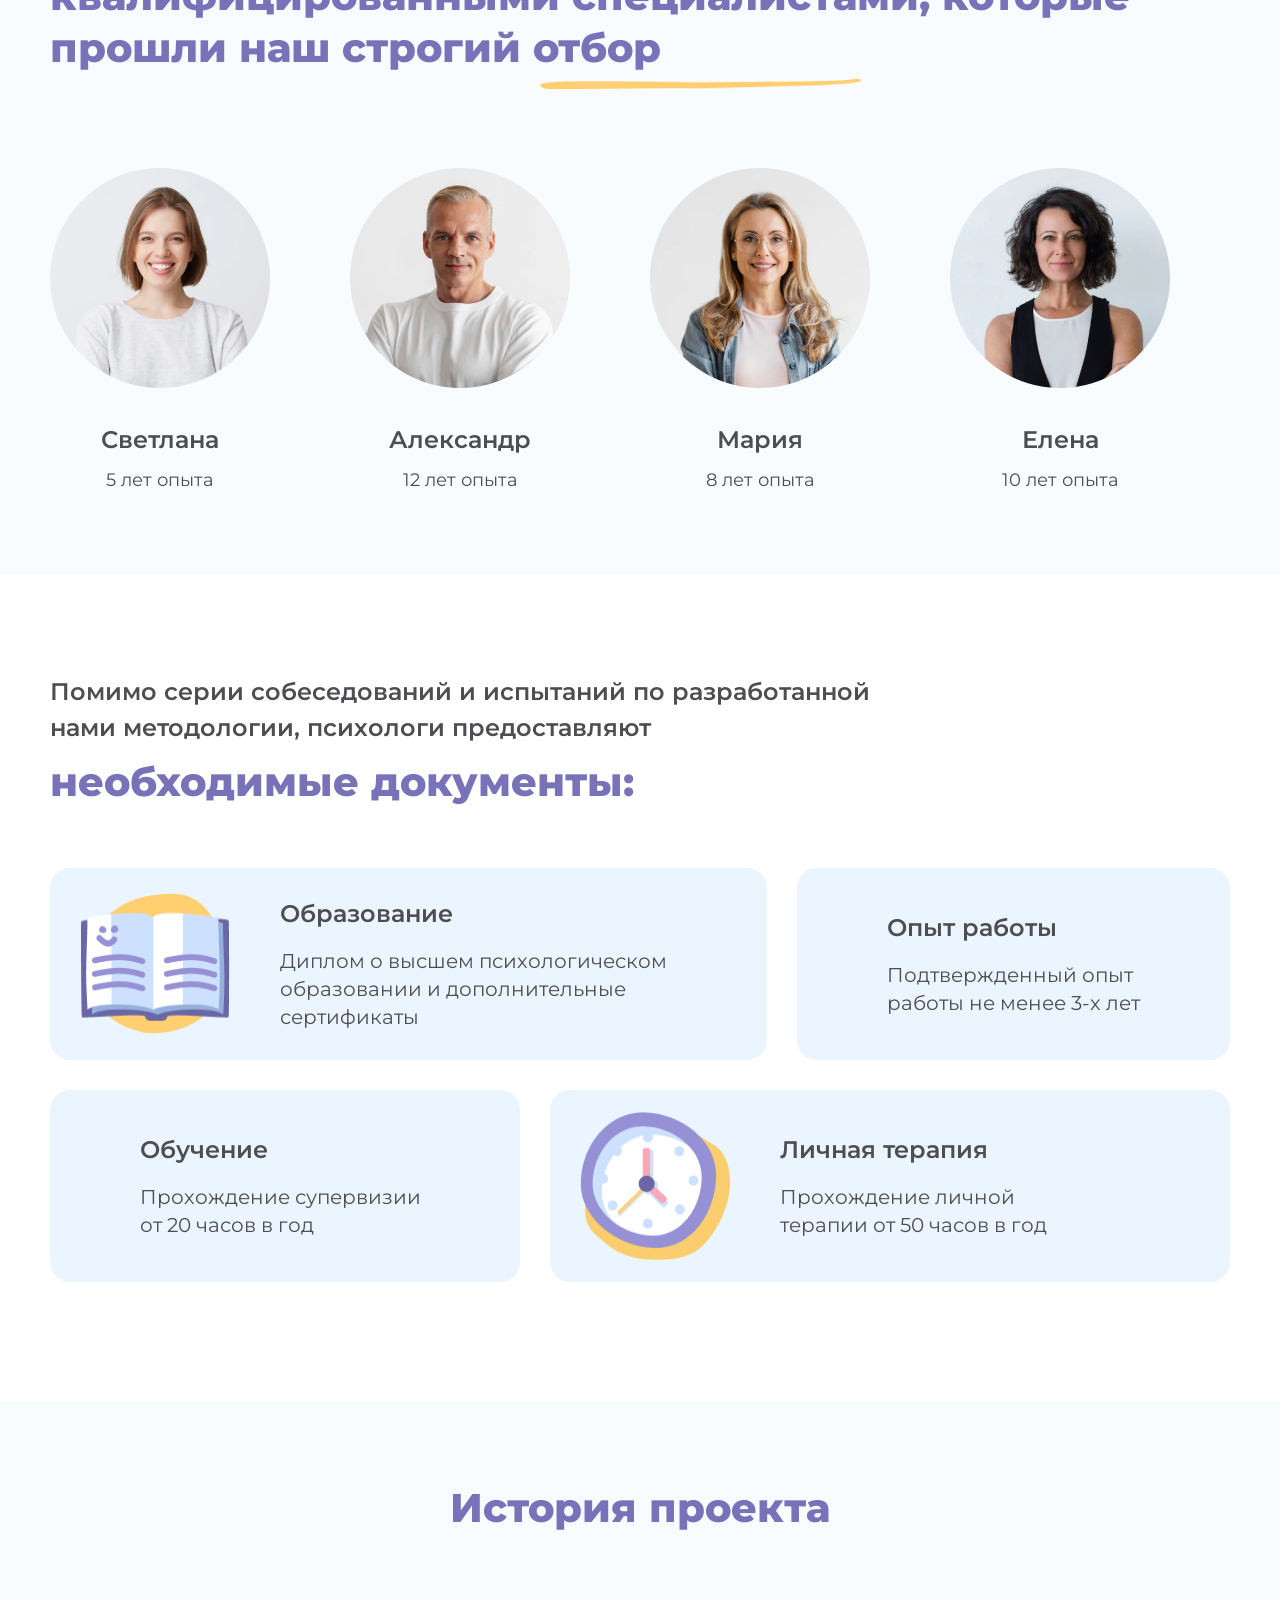
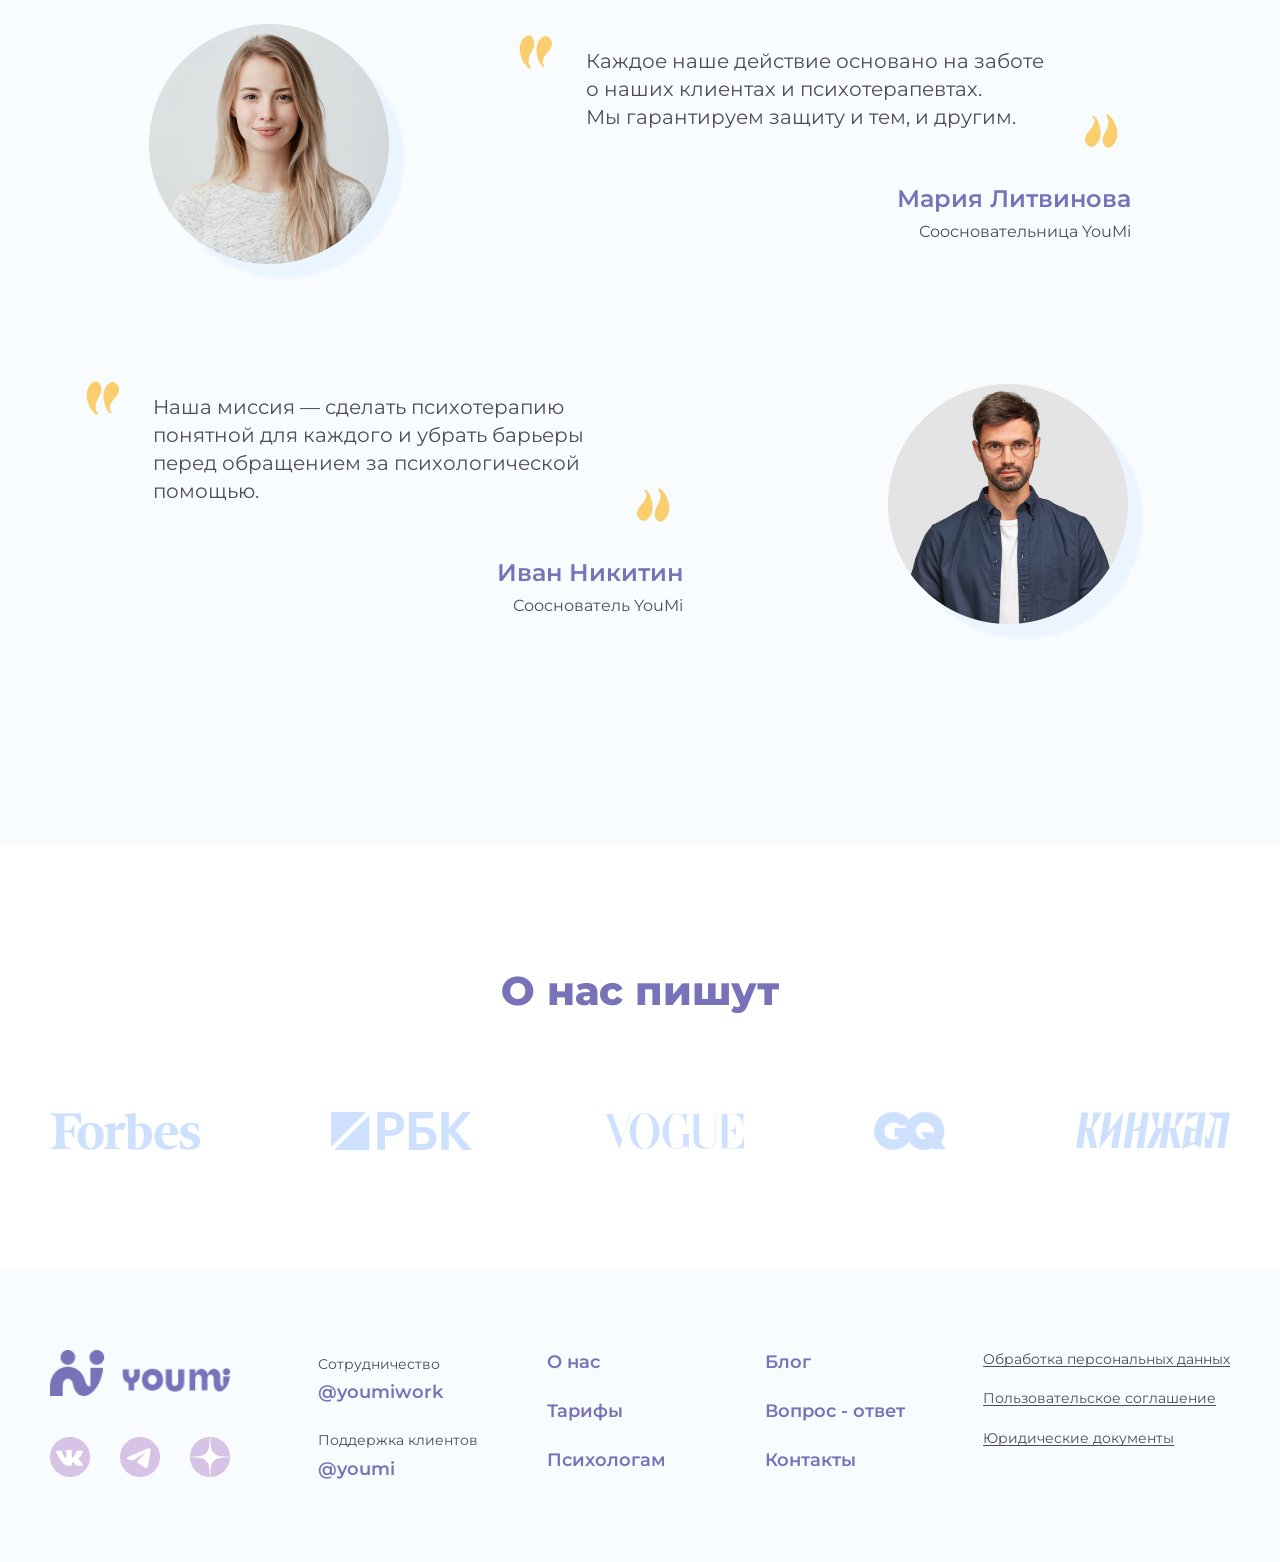
==== commit 89975dc4: "Блок 4 страница "О нас" адаптив" ====
--- a/about_us.html
+++ b/about_us.html
@@ -145,11 +145,17 @@
 
       <section class="fourth-block">
         <div class="container">
-          <h3>
+          <h3 class = "main_h3">
             Помимо серии собеседований и испытаний по разработанной нами
             методологии, психологи предоставляют
           </h3>
           <h2>необходимые документы:</h2>
+          <!-- radio -->
+          <input type="radio" name="slider" id="adv-slide1" checked />
+          <input type="radio" name="slider" id="adv-slide2" />
+          <input type="radio" name="slider" id="adv-slide3" />
+          <input type="radio" name="slider" id="adv-slide4" />
+
           <div class="card-advantages">
             <article class="advantage advantage-flex edu">
               <img src="images/book.png" alt="book" class="book" />
@@ -177,6 +183,13 @@
               </div>
             </article>
           </div>
+          <!-- dots -->
+          <div class="slider-dots-Advantages">
+            <label for="adv-slide1"></label>
+            <label for="adv-slide2"></label>
+            <label for="adv-slide3"></label>
+            <label for="adv-slide4"></label>
+          </div>
         </div>
       </section>
 
--- a/styles/about_style.css
+++ b/styles/about_style.css
@@ -275,6 +275,10 @@
   padding-block: 80px;
 }
 
+.slider-arrow {
+  display: none;
+}
+
 .third-block .container {
   position: relative;
 }
@@ -321,6 +325,10 @@
 .fourth-block {
   padding: 100px 0 120px;
   background-color: var(--color-white);
+}
+
+.fourth-block input[type="radio"] {
+  display: none;
 }
 
 .fourth-block h2,
@@ -842,16 +850,120 @@
     top: calc(120px + 41px + 60px);
     width: 20px;
     height: 20px;
-    z-index: 10;
+    user-select: none;
   }
 
   .slider-prev {
     left: 0;
-    user-select: none;
   }
 
   .slider-next {
     right: 0;
-    user-select: none;
-  }
-}
+  }
+
+  /*Блок 4, преимущества*/
+  .fourth-block {
+    padding-block: 50px;
+  }
+
+  .fourth-block h2 {
+    margin-bottom: 30px;
+    max-width: clamp(350px, 360px, 370px);
+  }
+
+  .main_h3 {
+    margin-bottom: 8px;
+    font-weight: 400;
+    font-size: 13px;
+    max-width: clamp(200px, 300px, 370px);
+  }
+
+  .edu .advantage-details {
+    padding: 0;
+  }
+
+  .therapy .advantage-details {
+    padding: 0;
+  }
+
+  .advantage {
+    background-color: var(--color-skyBlue);
+    max-height: 153px;
+    padding: 30px 20px;
+    border-radius: 20px;
+  }
+
+  .advantage-flex {
+    display: block;
+  }
+
+  .advantage h3 {
+    text-align: center;
+  }
+
+  .advantage h4 {
+    font-weight: 400;
+    font-size: 14px;
+    line-height: 140%;
+    letter-spacing: 1%;
+    text-align: center;
+    margin-top: 8px;
+    margin-inline: auto;
+  }
+
+  .book {
+    display: none;
+  }
+
+  .watch {
+    display: none;
+  }
+
+  /* ===== SLIDER 4 BLOCK (MOBILE ONLY) ===== */
+
+  .fourth-block input[type="radio"] {
+    display: none;
+  }
+
+  .fourth-block .card-advantages {
+    display: flex; /* вместо grid */
+    gap: 20px;
+    overflow-x: auto;
+    overflow-y: hidden;
+    scroll-snap-type: x mandatory;
+    -webkit-overflow-scrolling: touch;
+    overscroll-behavior-x: contain;
+    touch-action: pan-x;
+    scrollbar-width: none;
+    margin-top: 0;
+  }
+
+  .fourth-block .card-advantages::-webkit-scrollbar {
+    display: none;
+  }
+
+  .fourth-block .advantage {
+    flex: 0 0 100%;
+    scroll-snap-align: center;
+  }
+
+  .fourth-block .slider-dots-Advantages {
+    display: flex;
+    justify-content: center;
+    gap: 30px;
+    margin-top: 20px;
+  }
+
+  .fourth-block .slider-dots-Advantages label {
+    width: 10px;
+    height: 10px;
+    background-color: #dcdcf0;
+    border-radius: 50%;
+    cursor: pointer;
+    transition: background-color 0.3s;
+  }
+
+  .fourth-block .slider-dots-Advantages label.activeDot {
+    background-color: var(--color-purple);
+  }
+}
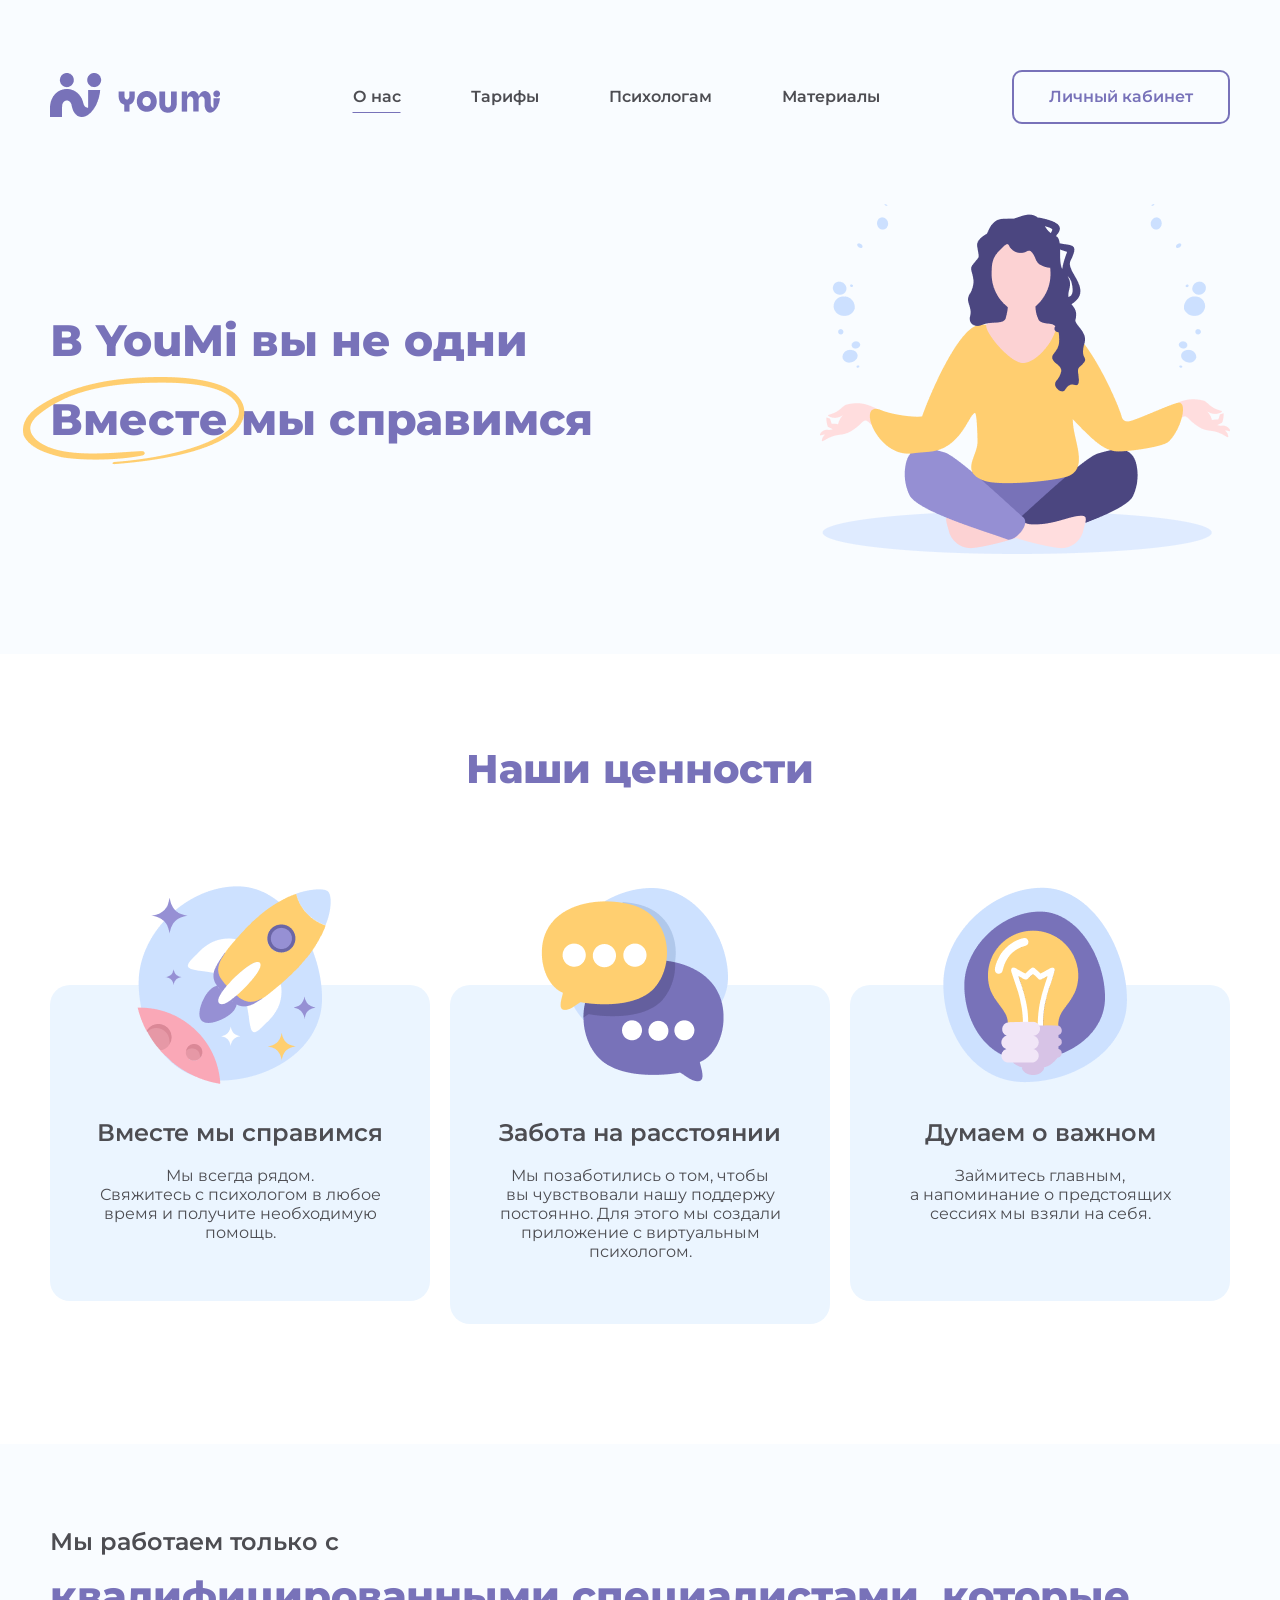
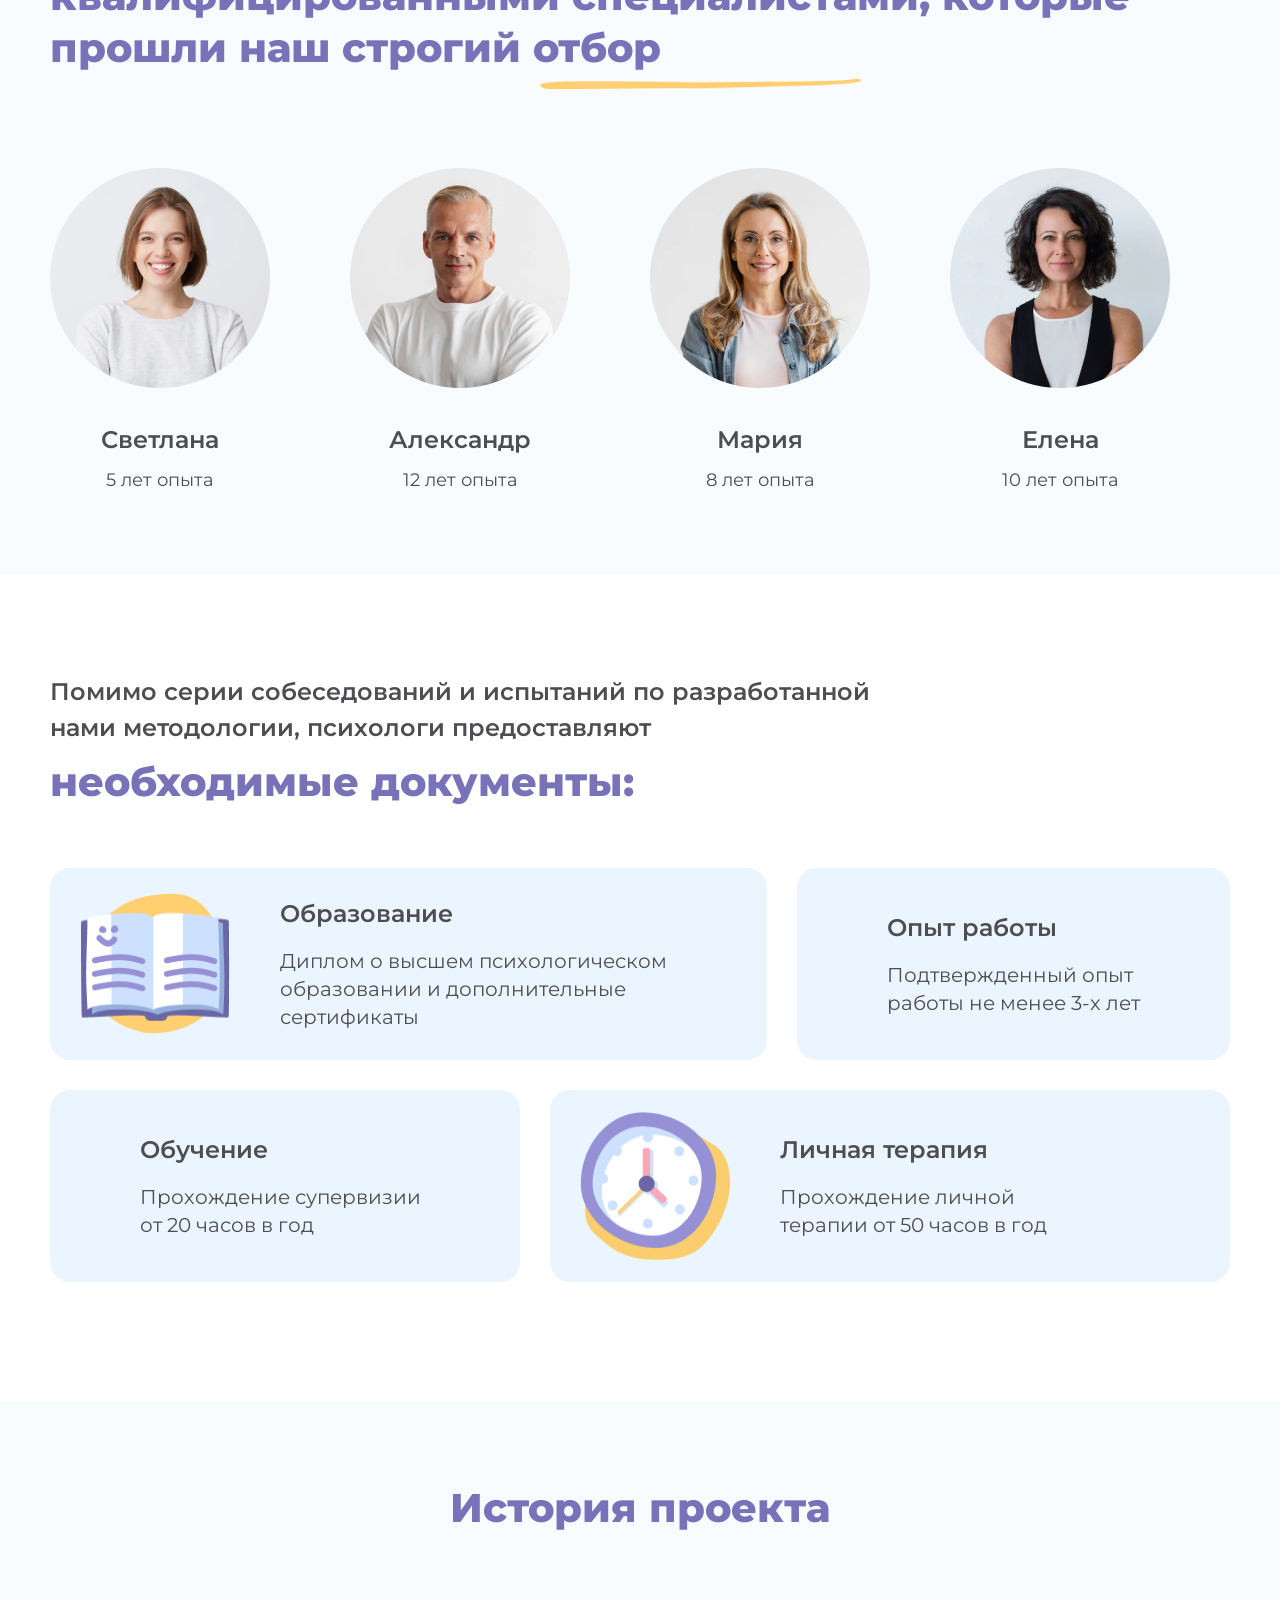
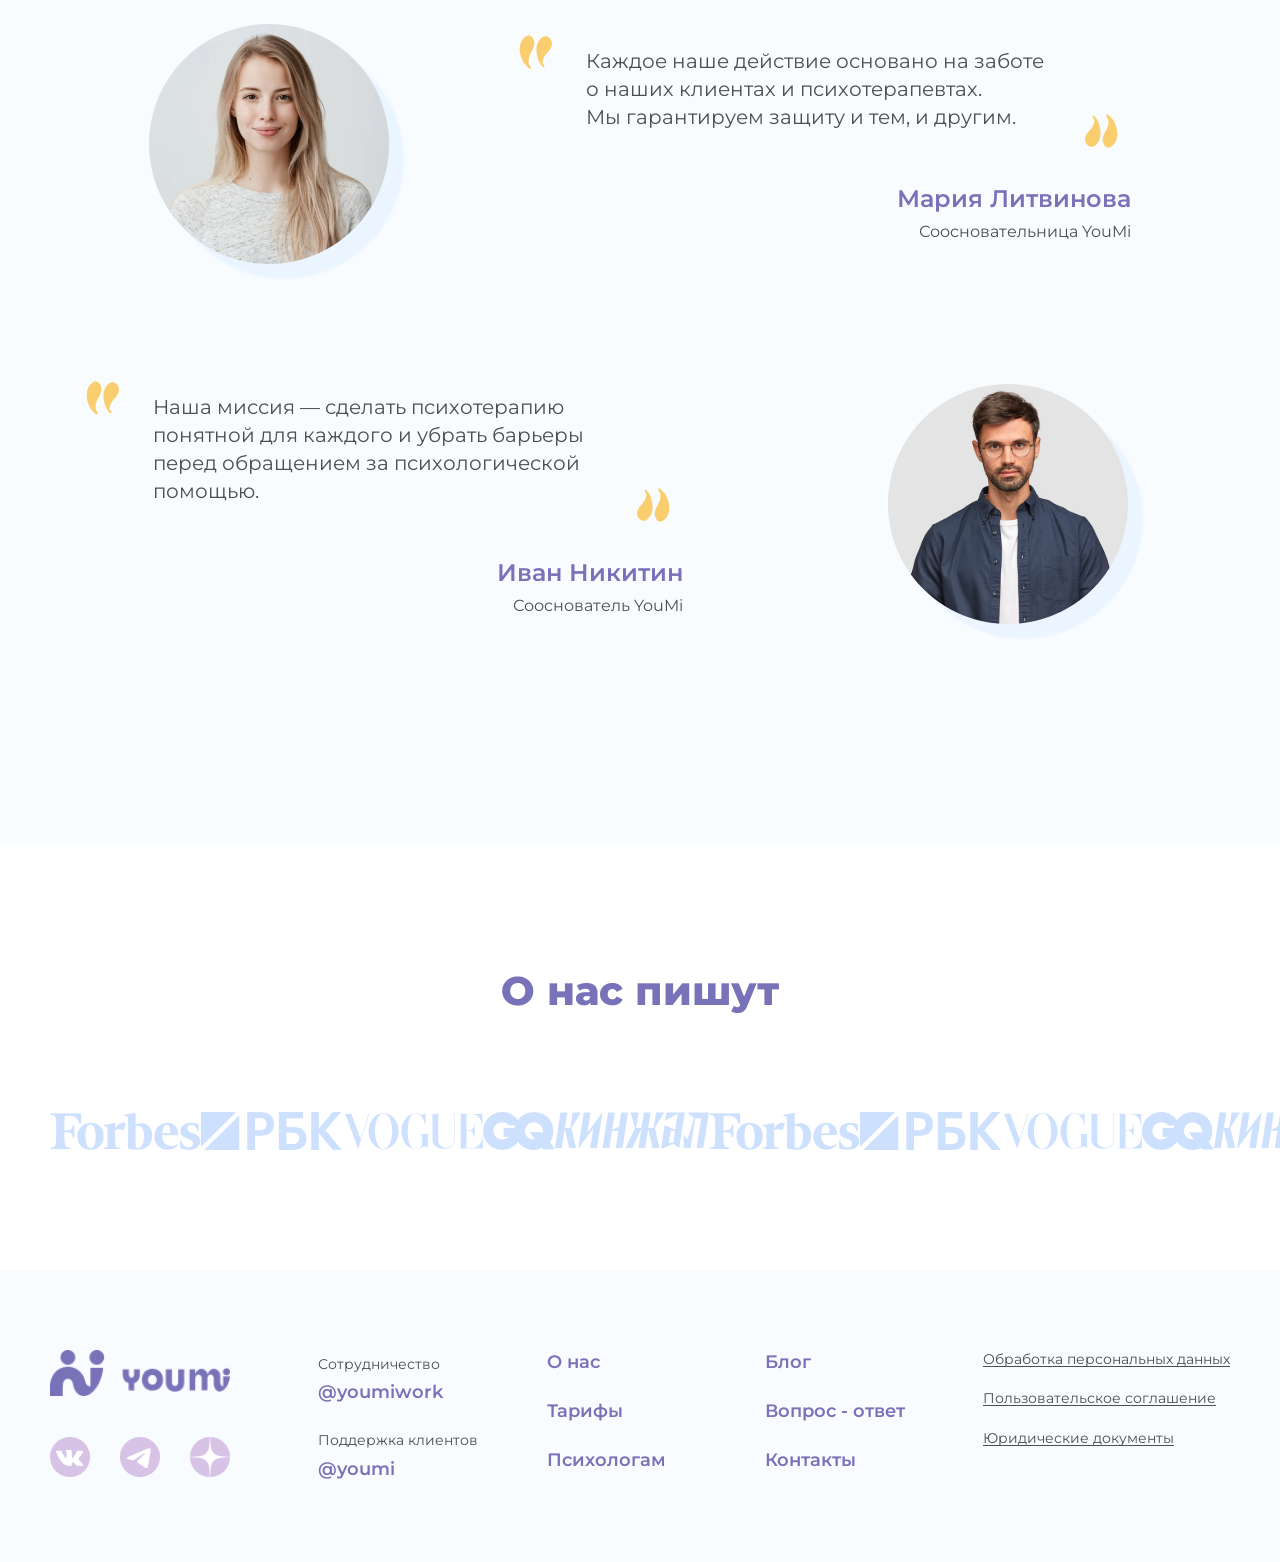
==== commit 90e5680d: "Блок 6 адаптив стр "О нас"" ====
--- a/about_us.html
+++ b/about_us.html
@@ -242,6 +242,16 @@
               alt="logo kinzal"
               class="logo-kinzal"
             />
+            <!--Дубликаты-->
+            <img src="images/forbes.png" alt="fotbes" class="forbes-logo" />
+            <img src="images/rbk.png" alt="rbk-logo" class="rbk-logo" />
+            <img src="images/vogue.png" alt="vogue-logo" class="vogue-logo" />
+            <img src="images/gq.png" alt="gq-logo" class="gq-logo" />
+            <img
+              src="images/logo kinzal.png"
+              alt="logo kinzal"
+              class="logo-kinzal"
+            />
           </div>
         </div>
       </section>
--- a/styles/about_style.css
+++ b/styles/about_style.css
@@ -403,6 +403,7 @@
 #passing {
   min-width: 290px;
 }
+
 /*Блок 5*/
 .fifth-block {
   padding: 80px 0 101px;
@@ -430,14 +431,14 @@
 }
 
 .quote-Maria:before {
-  content: url("../images/noun-quotation-mark-1569235 3.png");
+  content: url("../images/noun-quotation-mark_open.png");
   left: -70px;
   top: -15px;
   position: absolute;
 }
 
 .quote-Maria:after {
-  content: url("../images/noun-quotation-mark-1569235 4.png");
+  content: url("../images/noun-quotation-mark_close.png");
   right: -25px;
   bottom: -27px;
   position: absolute;
@@ -480,14 +481,14 @@
 }
 
 .quote-Ivan:before {
-  content: url("../images/noun-quotation-mark-1569235 3.png");
+  content: url("../images/noun-quotation-mark_open.png");
   left: -70px;
   top: -15px;
   position: absolute;
 }
 
 .quote-Ivan:after {
-  content: url("../images/noun-quotation-mark-1569235 4.png");
+  content: url("../images/noun-quotation-mark_close.png");
   right: -50px;
   bottom: -27px;
   position: absolute;
@@ -966,4 +967,127 @@
   .fourth-block .slider-dots-Advantages label.activeDot {
     background-color: var(--color-purple);
   }
-}
+
+  /*Блок 5*/
+  .fifth-block {
+    padding: 40px 0 45px;
+  }
+
+  .hystory-underblock-first {
+    flex-wrap: wrap;
+    margin: 40px 0 50px;
+  }
+
+  .hystory-underblock-first_text {
+    max-width: 100%;
+    margin-top: 29px;
+  }
+
+  .quote-Maria:before {
+    content: "";
+    width: 20px;
+    height: 20px;
+    display: block;
+    background: url("../images/noun-quotation-mark_open.png") no-repeat center;
+    background-size: 20px 20px;
+    left: -20px;
+    top: 0px;
+  }
+
+  .quote-Maria:after {
+    content: "";
+    width: 20px;
+    height: 20px;
+    display: block;
+    background: url("../images/noun-quotation-mark_close.png") no-repeat center;
+    background-size: 20px 20px;
+    right: -20px;
+    top: 90px;
+  }
+
+  .quote-Maria {
+    font-size: 16px;
+    text-align: center;
+    max-width: 260px;
+    margin-bottom: 29px;
+    margin-right: 0;
+  }
+
+  .hystory_Maria-img {
+    filter: drop-shadow(10px 10px 1px rgba(235, 245, 255, 1));
+    width: 120px;
+  }
+
+  /**/
+  .hystory-underblock-second {
+    flex-direction: column-reverse;
+    margin: 50px 0 0px;
+  }
+
+  .hystory-underblock-second_text {
+    max-width: 100%;
+    margin-top: 29px;
+  }
+
+  .quote-Ivan:before {
+    content: "";
+    width: 20px;
+    height: 20px;
+    display: block;
+    background: url("../images/noun-quotation-mark_open.png") no-repeat center;
+    background-size: 20px 20px;
+    left: -20px;
+    top: 0px;
+  }
+
+  .quote-Ivan:after {
+    content: "";
+    width: 20px;
+    height: 20px;
+    display: block;
+    background: url("../images/noun-quotation-mark_close.png") no-repeat center;
+    background-size: 20px 20px;
+    right: -20px;
+    top: 90px;
+  }
+
+  .quote-Ivan {
+    font-size: 16px;
+    text-align: center;
+    max-width: 260px;
+    margin-bottom: 29px;
+    margin-right: 0;
+  }
+
+  .hystory_Ivan-img {
+    filter: drop-shadow(10px 10px 1px rgba(235, 245, 255, 1));
+    width: 120px;
+  }
+
+  /*Блок 6*/
+  .sixth-block {
+    padding-block: 50px;
+  }
+
+  .sixth-block .container {
+    margin-inline: 0;
+  }
+
+  .company-logo-container {
+    display: flex;
+    gap: 38px;
+    margin-top: 40px;
+    animation: companyLogoStroke 10s infinite linear;
+    width: max-content;
+  }
+
+  .company-logo-container img {
+    height: 20px;
+  }
+
+  @keyframes companyLogoStroke {
+    to {
+      translate: -50%;
+    }
+  }
+}
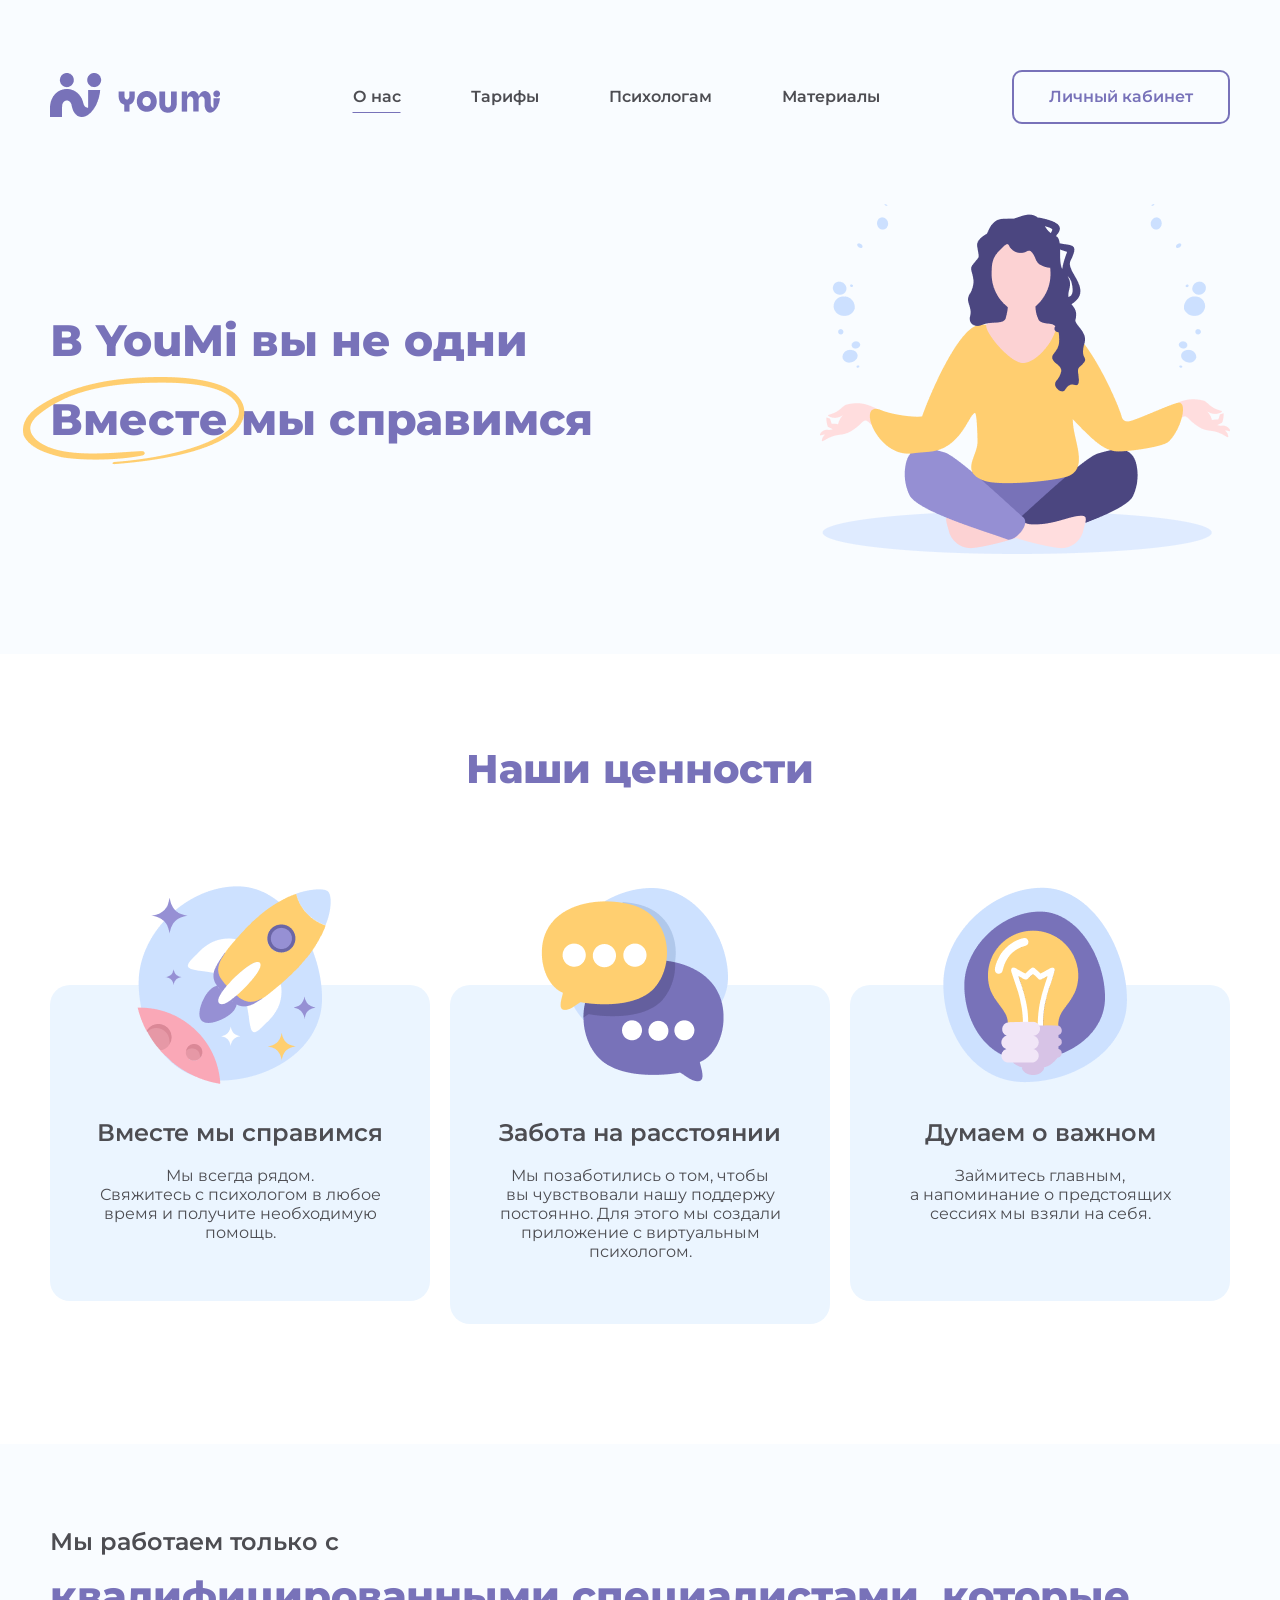
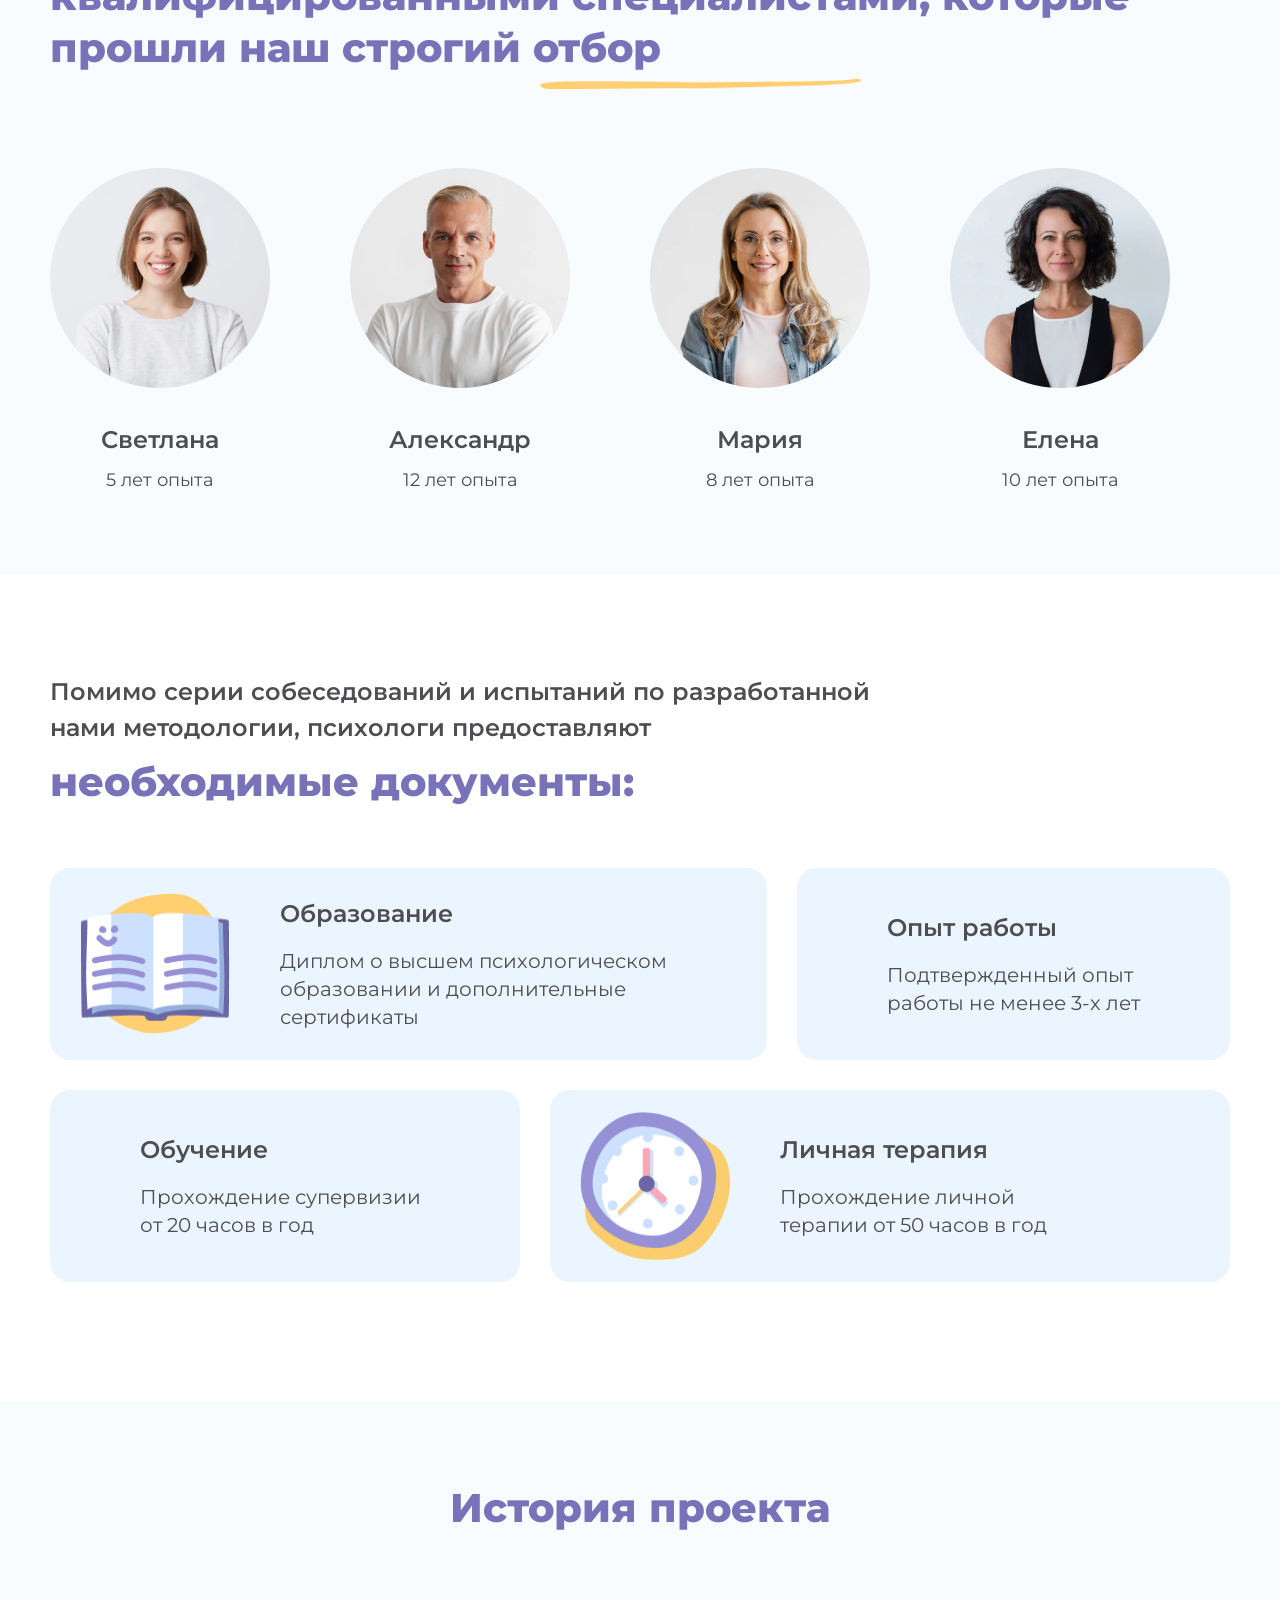
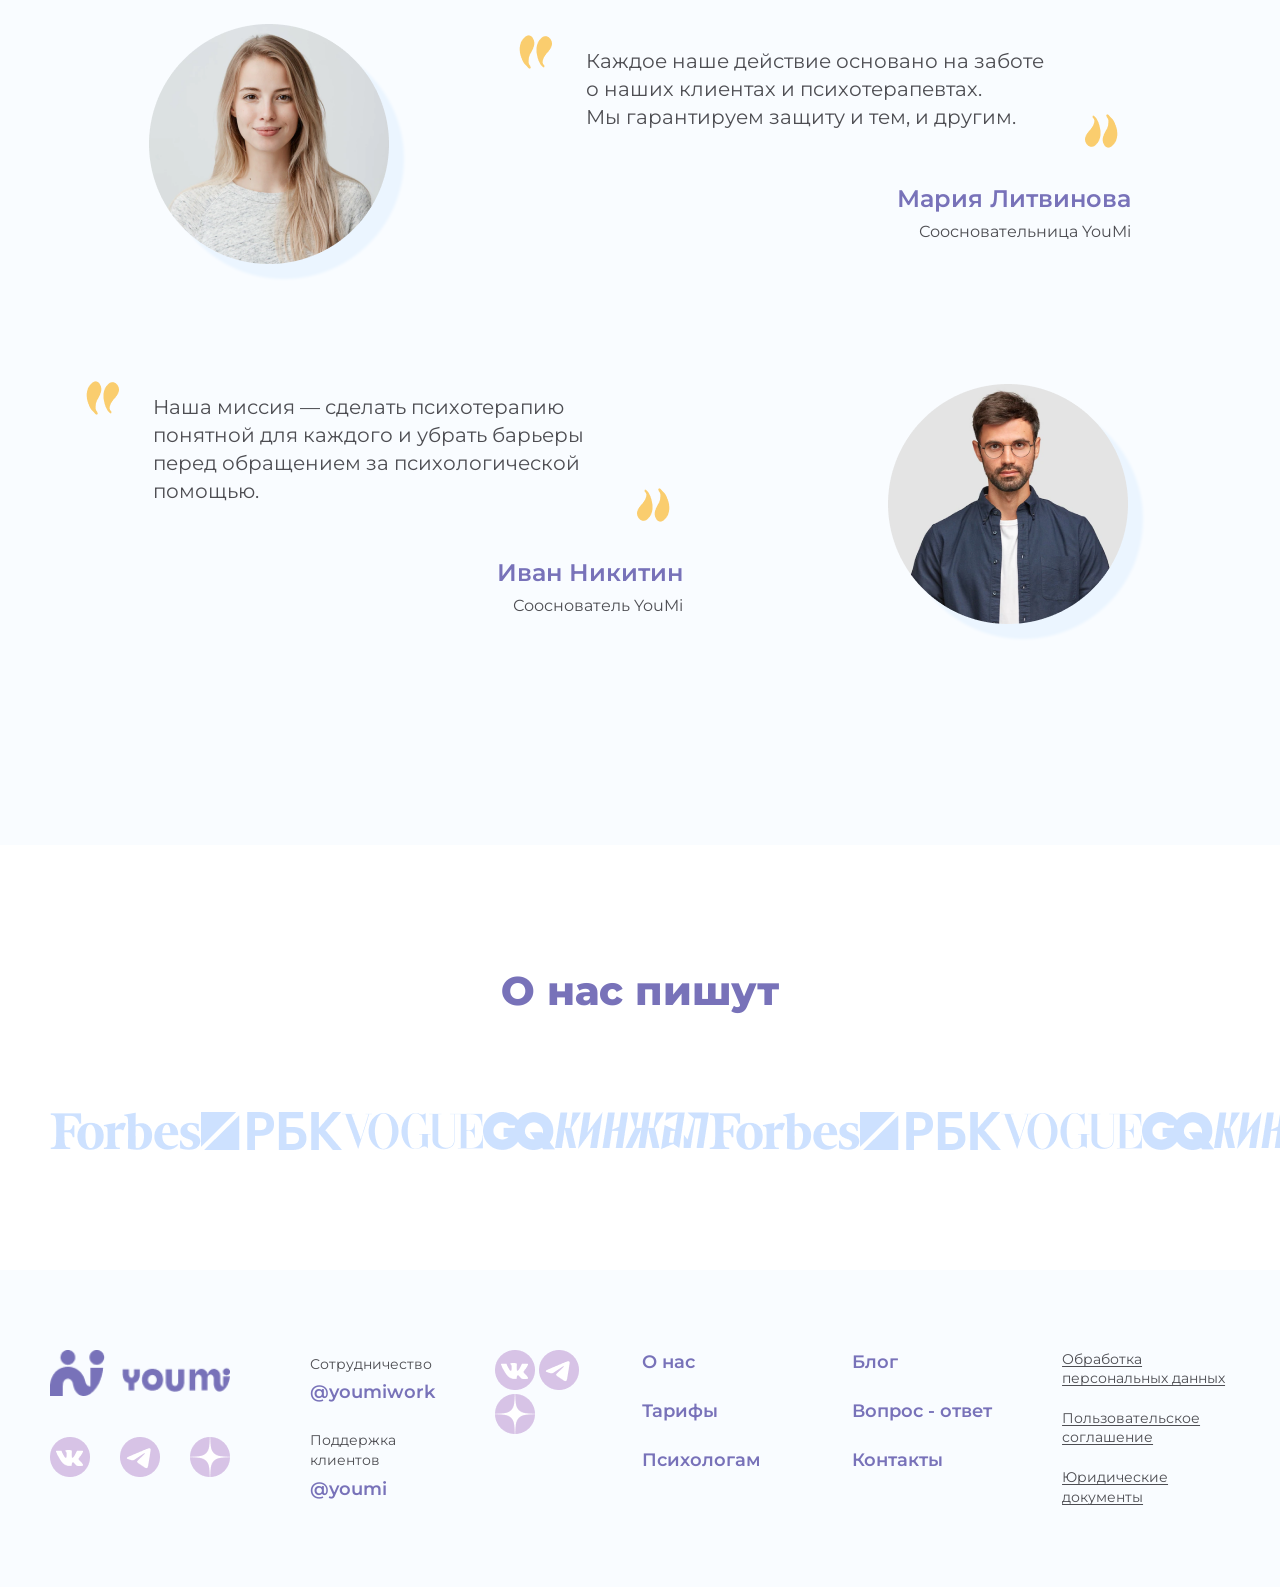
==== commit 41d99703: "Footer адаптив" ====
--- a/about_us.html
+++ b/about_us.html
@@ -11,7 +11,7 @@
     <link rel="icon" href="images/logo_browser.png" />
   </head>
   <body>
-    <header id = "header">
+    <header id="header">
       <div class="container">
         <a href="index.html">
           <img src="images/logo youmi 2.png" alt="logo" class="logo" />
@@ -25,7 +25,7 @@
           </ul>
         </nav>
         <button class="btnLogin" type="button">Личный кабинет</button>
-         <img src="images/menu.png" alt="burger-menu" class="burger-menu" />
+        <img src="images/menu.png" alt="burger-menu" class="burger-menu" />
       </div>
     </header>
 
@@ -52,9 +52,22 @@
       <section class="second-block">
         <div class="container">
           <h2>Наши ценности</h2>
-          <input type = "radio" id = "appreciation-slide1" name = "appreciation-slider" checked/>
-          <input type = "radio" id = "appreciation-slide2" name = "appreciation-slider" />
-          <input type = "radio" id = "appreciation-slide3" name = "appreciation-slider" />
+          <input
+            type="radio"
+            id="appreciation-slide1"
+            name="appreciation-slider"
+            checked
+          />
+          <input
+            type="radio"
+            id="appreciation-slide2"
+            name="appreciation-slider"
+          />
+          <input
+            type="radio"
+            id="appreciation-slide3"
+            name="appreciation-slider"
+          />
           <div class="cards">
             <div class="card-info">
               <img
@@ -96,9 +109,9 @@
             </div>
           </div>
           <div class="appreciation-sider-dots">
-            <label for = "appreciation-slide1"></label>
-            <label for = "appreciation-slide2"></label>
-            <label for = "appreciation-slide3"></label>
+            <label for="appreciation-slide1"></label>
+            <label for="appreciation-slide2"></label>
+            <label for="appreciation-slide3"></label>
           </div>
         </div>
       </section>
@@ -110,7 +123,11 @@
             квалифицированными специалистами, которые прошли наш строгий отбор
           </h2>
           <img src="images/line.png" alt="line" class="line" />
-          <img class="slider-prev slider-arrow"src="images/slider_left_arrow.png" alt="slider_left_arrow">
+          <img
+            class="slider-prev slider-arrow"
+            src="images/slider_left_arrow.png"
+            alt="slider_left_arrow"
+          />
           <div class="specialists_container">
             <article class="1_specialist">
               <img
@@ -139,13 +156,17 @@
               <h5>10 лет опыта</h5>
             </article>
           </div>
-          <img  class="slider-next slider-arrow" src="images/slider_right_arrow.png" alt="slider_left_arrow">
+          <img
+            class="slider-next slider-arrow"
+            src="images/slider_right_arrow.png"
+            alt="slider_left_arrow"
+          />
         </div>
       </section>
 
       <section class="fourth-block">
         <div class="container">
-          <h3 class = "main_h3">
+          <h3 class="main_h3">
             Помимо серии собеседований и испытаний по разработанной нами
             методологии, психологи предоставляют
           </h3>
@@ -258,42 +279,52 @@
     </main>
 
     <footer class="footer">
-        <div class="container">
-          <div class="logotypes-container">
-            <a href="#header">
-              <img src="images/logo youmi 2.png" alt="logo" class="logo" />
-            </a>
-            <img src="images/vk.png" alt="vk" />
-            <img src="images/telegram.png" alt="tg" />
-            <img src="images/dzen.png" alt="dzen" />
-          </div>
-          <div class="support-block">
-            <article class = "support-subBlock">
-              <h6>Сотрудничество</h6>
-              <a class = "youmiwork-mail" href="mailto:@youmiwork" target = "_blank">@youmiwork</a>
-            </article>
-            <article class = "support-subBlock">
-              <h6>Поддержка клиентов</h6>
-              <a class = "youmi-mail" href="mailto:@youmi" target = "_blank">@youmi</a>
+      <div class="container">
+        <div class="logotypes-container">
+          <a href="#header">
+            <img src="images/logo youmi 2.png" alt="logo" class="logo" />
+          </a>
+          <img src="images/vk.png" alt="vk" class="vk-logo" />
+          <img src="images/telegram.png" alt="tg" class="tg-logo" />
+          <img src="images/dzen.png" alt="dzen" class="dzen-logo" />
+        </div>
+        <div class="support-block">
+          <article class="support-subBlock">
+            <h6>Сотрудничество</h6>
+            <a class="youmiwork-mail" href="mailto:@youmiwork" target="_blank"
+              >@youmiwork</a
+            >
           </article>
+          <article class="support-subBlock">
+            <h6>Поддержка клиентов</h6>
+            <a class="youmi-mail" href="mailto:@youmi" target="_blank"
+              >@youmi</a
+            >
+          </article>
+        </div>
+        <div class="logotypes-container-mobile">
+          <img src="images/vk.png" alt="vk" class="vk-logo-mobile" />
+          <img src="images/telegram.png" alt="tg" class="tg-logo-mobile" />
+          <img src="images/dzen.png" alt="dzen" class="dzen-logo-nobile" />
         </div>
         <div class="about-block">
-              <h5>О нас</h5>
-              <h5>Тарифы</h5>
-              <h5>Психологам</h5>
+          <h5>О нас</h5>
+          <h5>Тарифы</h5>
+          <h5>Психологам</h5>
         </div>
         <div class="about-block">
-              <h5>Блог</h5>
-              <h5>Вопрос - ответ</h5>
-              <h5>Контакты</h5>
+          <h5>Блог</h5>
+          <h5>Вопрос - ответ</h5>
+          <h5>Контакты</h5>
         </div>
         <div class="politic-block">
-              <h6>Обработка персональных данных</h6>
-              <h6>Пользовательское соглашение</h6>
-              <h6>Юридические документы</h6>
-        </div>
+          <h6>Обработка персональных данных</h6>
+          <h6>Пользовательское соглашение</h6>
+          <h6>Юридические документы</h6>
+        </div>
+      </div>
     </footer>
 
-    <script src = "scripts/about.js"></script>
+    <script src="scripts/about.js"></script>
   </body>
 </html>
--- a/styles/about_style.css
+++ b/styles/about_style.css
@@ -1090,4 +1090,83 @@
       translate: -50%;
     }
   }
-}
+
+  /*footer*/
+  .footer {
+    padding-block: 40px;
+  }
+
+  .footer .container {
+    display: grid;
+    grid-template-columns: repeat(2, auto);
+    justify-content: flex-start;
+    align-items: flex-start;
+    gap: 40px 20px;
+  }
+
+  .logotypes-container {
+    display: block;
+    grid-column: 1/3;
+  }
+
+  .logotypes-container-mobile {
+    grid-column: 1/3;
+    display: flex;
+    gap: 0 30px;
+    order: 4;
+  }
+
+  .logotypes-container-mobile img {
+    width: 40px;
+    height: 40px;
+  }
+
+  .footer .logo {
+    width: 100px;
+    height: 26px;
+  }
+
+  .vk-logo,
+  .tg-logo,
+  .dzen-logo {
+    display: none;
+  }
+
+  .support-block {
+    order: 3;
+    grid-column: 1/3;
+  }
+
+  .support-block a {
+    font-size: 16px;
+  }
+
+  .support-block h6 {
+    font-size: 14px;
+    margin-bottom: 5px;
+    padding-top: 5px;
+  }
+
+  .youmiwork-mail {
+    margin-bottom: 20px;
+  }
+
+  .about-block {
+    display: grid;
+    grid-template-columns: 150px;
+    gap: 20px;
+  }
+
+  .footer h5 {
+    font-size: 16px;
+  }
+
+  .politic-block {
+    order: 5;
+    grid-column: 1/3;
+  }
+
+  .politic-block h6 {
+    font-size: 14px;
+  }
+}
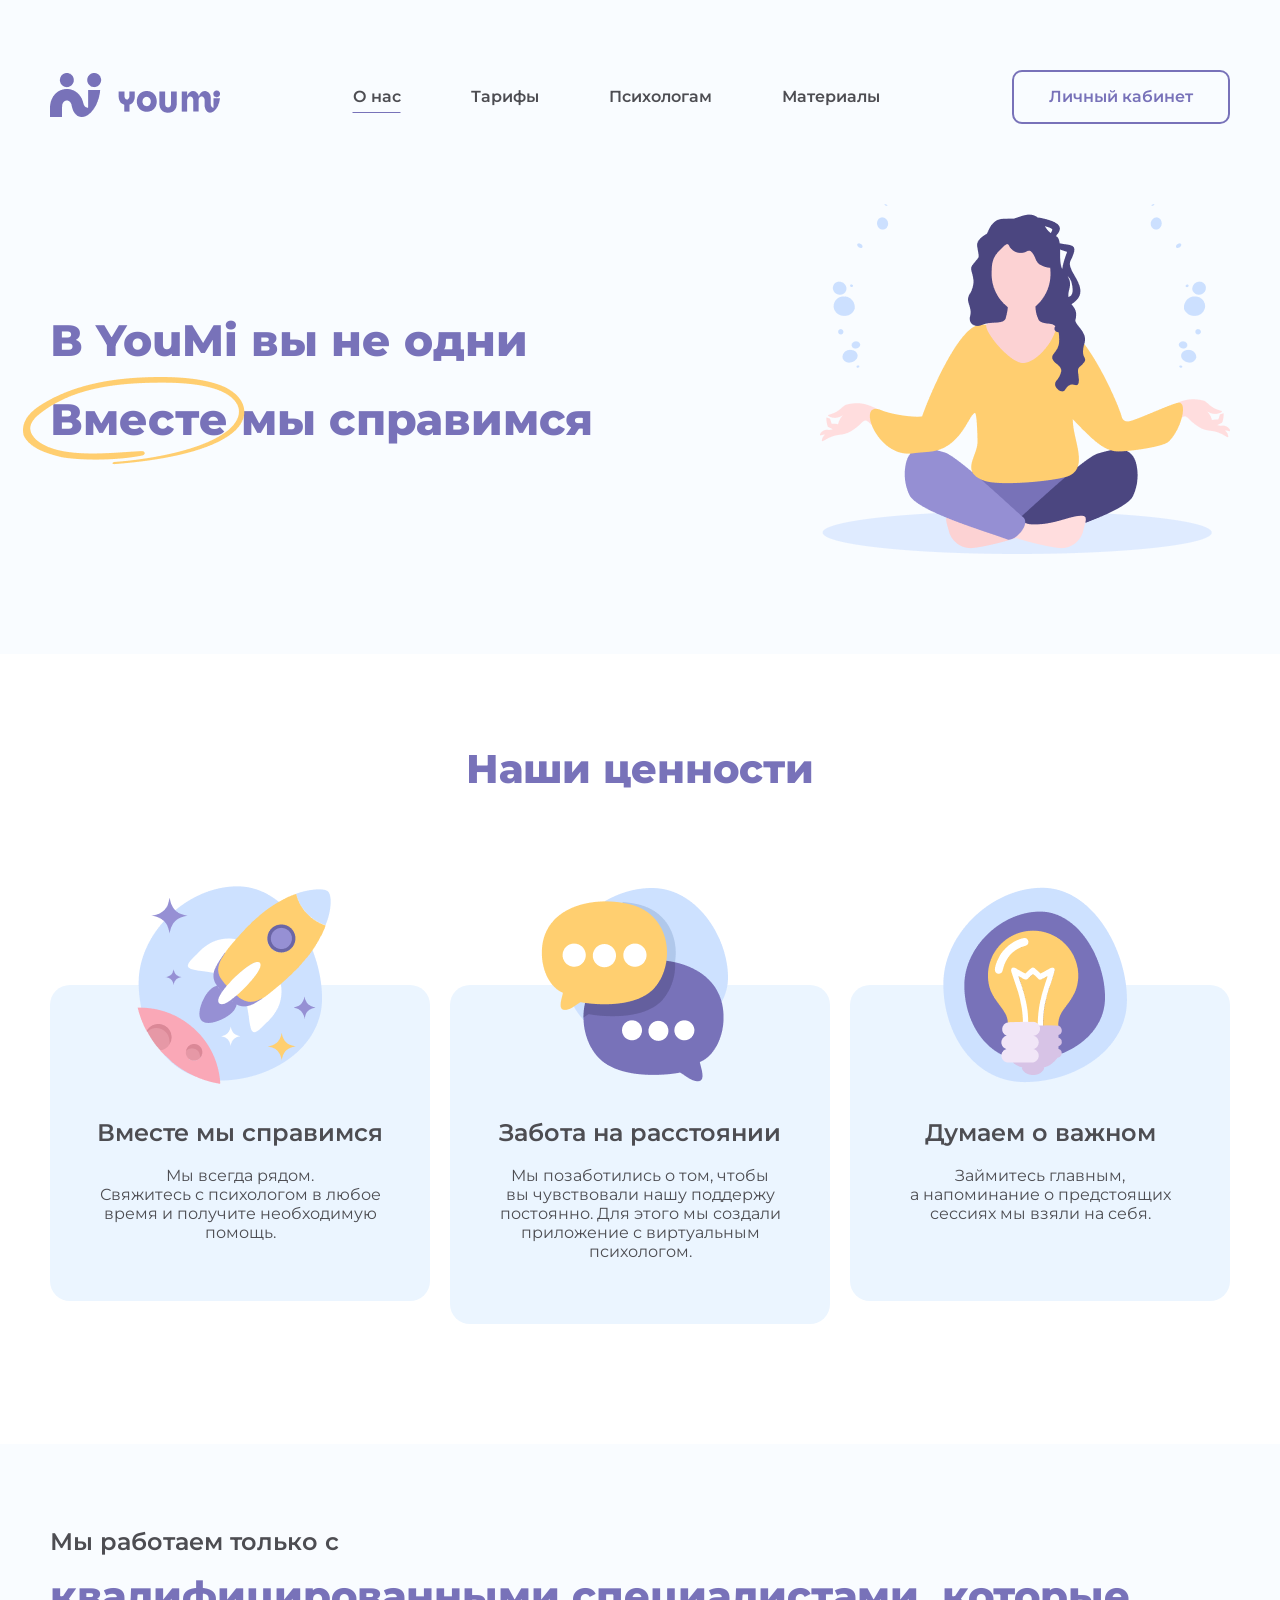
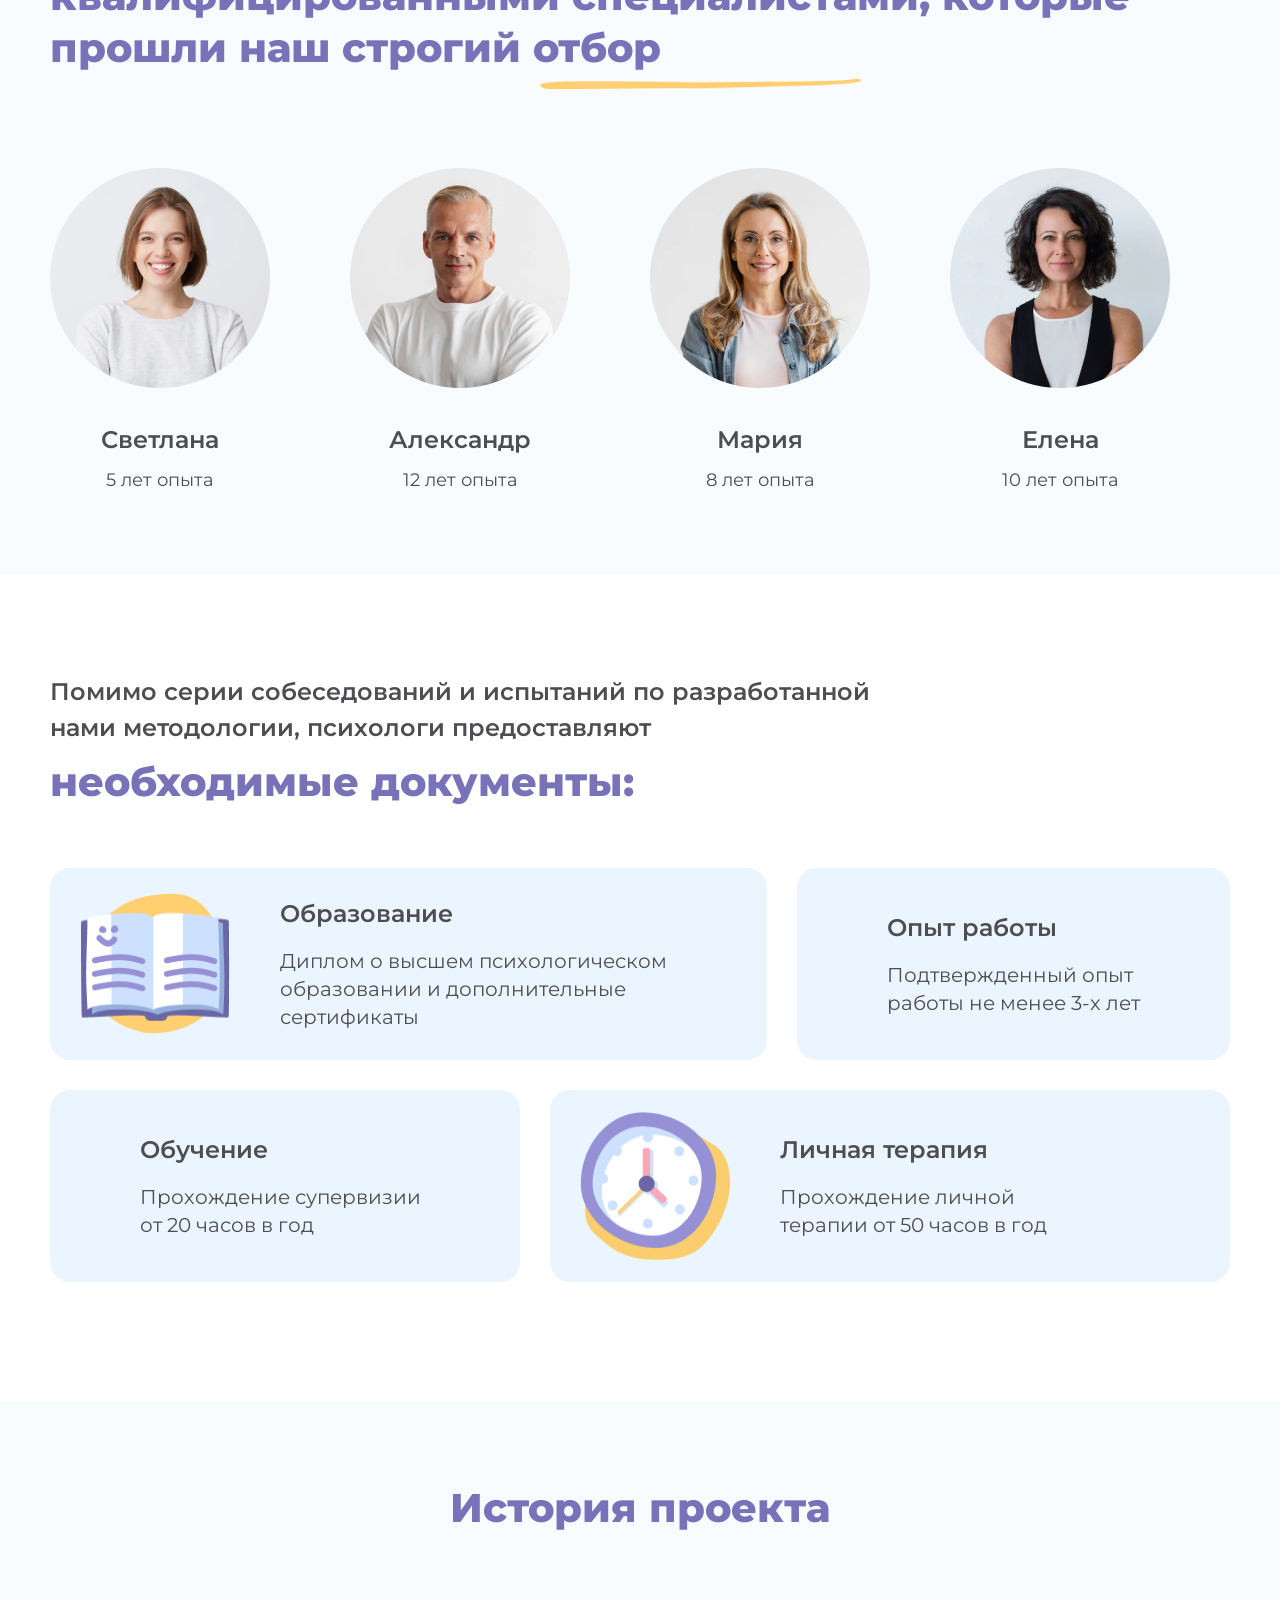
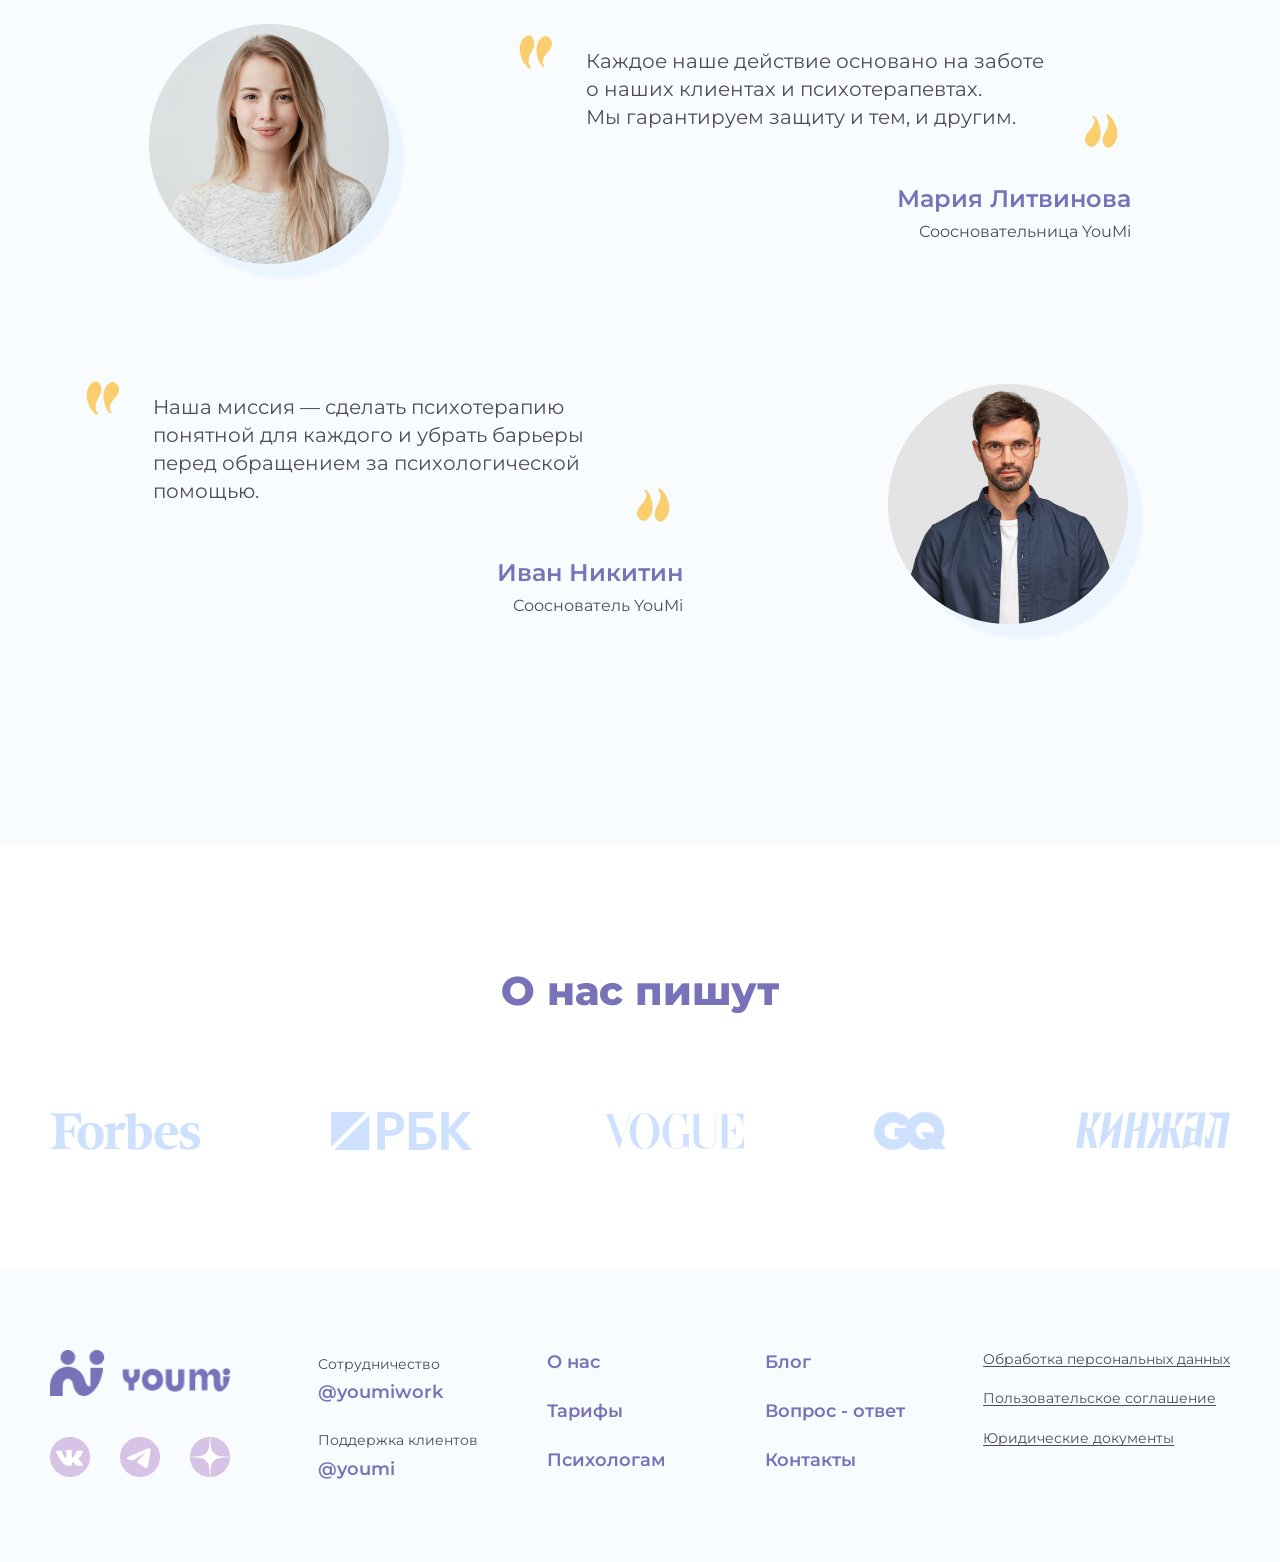
==== commit bbd6e8d5: "Подправил стили, сделал адаптив страницы "Тарифы" 1 блок" ====
--- a/about_us.html
+++ b/about_us.html
@@ -28,6 +28,45 @@
         <img src="images/menu.png" alt="burger-menu" class="burger-menu" />
       </div>
     </header>
+    <!-- overlay -->
+    <div class="burger-overlay" id="burgerOverlay"></div>
+
+    <!-- mobile menu -->
+    <nav class="burger-panel" id="burgerPanel">
+      <div class="burger-panel-header">
+        <img
+          src="images/logo youmi 2.png"
+          alt="logo"
+          class="burger_logo"
+          href="index.html"
+        />
+        <button class="burger-close" id="burgerClose">
+          <img src="images/cross_burger.png" class="cross_burger" />
+        </button>
+      </div>
+
+      <ul class="burger-list">
+        <li><a id="about_us" href="about_us.html">О нас</a></li>
+        <li><a href="rates.html">Тарифы</a></li>
+        <li><a href="for_psychologists.html">Психологам</a></li>
+        <li><a href="materials.html">Материалы</a></li>
+        <li><a href="#">Личный кабинет</a></li>
+        <li><a href="#">Вопросы-ответы</a></li>
+        <div class="inputButton_container">
+          <li><a href="#">Войти</a></li>
+          <img
+            src="images/arrow_burger.png"
+            alt="arrow_burger"
+            class="arrow_burger"
+          />
+        </div>
+      </ul>
+      <div class="logotypes-container-mobile">
+        <img src="images/vk.png" alt="vk" class="vk-logo-mobile" />
+        <img src="images/telegram.png" alt="tg" class="tg-logo-mobile" />
+        <img src="images/dzen.png" alt="dzen" class="dzen-logo-nobile" />
+      </div>
+    </nav>
 
     <main>
       <section class="hero-block">
@@ -264,15 +303,17 @@
               class="logo-kinzal"
             />
             <!--Дубликаты-->
-            <img src="images/forbes.png" alt="fotbes" class="forbes-logo" />
-            <img src="images/rbk.png" alt="rbk-logo" class="rbk-logo" />
-            <img src="images/vogue.png" alt="vogue-logo" class="vogue-logo" />
-            <img src="images/gq.png" alt="gq-logo" class="gq-logo" />
-            <img
-              src="images/logo kinzal.png"
-              alt="logo kinzal"
-              class="logo-kinzal"
-            />
+            <span class="dublicate-logo">
+              <img src="images/forbes.png" alt="fotbes" class="forbes-logo" />
+              <img src="images/rbk.png" alt="rbk-logo" class="rbk-logo" />
+              <img src="images/vogue.png" alt="vogue-logo" class="vogue-logo" />
+              <img src="images/gq.png" alt="gq-logo" class="gq-logo" />
+              <img
+                src="images/logo kinzal.png"
+                alt="logo kinzal"
+                class="logo-kinzal"
+              />
+            </span>
           </div>
         </div>
       </section>
--- a/styles/about_style.css
+++ b/styles/about_style.css
@@ -154,10 +154,10 @@
   cursor: pointer;
 }
 
+.burger-panel,
 .burger-menu {
   display: none;
 }
-
 .btnLogin:hover {
   background-color: var(--color-btnLogin-hover);
 }
@@ -522,6 +522,10 @@
   margin-top: 95px;
 }
 
+.dublicate-logo {
+  display: none;
+}
+
 /*footer*/
 .footer {
   padding-block: 80px;
@@ -546,6 +550,10 @@
   flex-wrap: wrap;
   gap: 37px 30px;
   margin-right: 20px;
+}
+
+.logotypes-container-mobile {
+  display: none;
 }
 
 .support-block a {
@@ -1073,6 +1081,11 @@
     margin-inline: 0;
   }
 
+  .dublicate-logo {
+    display: flex;
+    gap: 38px;
+  }
+
   .company-logo-container {
     display: flex;
     gap: 38px;
@@ -1169,4 +1182,100 @@
   .politic-block h6 {
     font-size: 14px;
   }
-}
+
+  /* ===== BURGER MENU ===== */
+
+  .burger-overlay {
+    position: fixed;
+    inset: 0;
+    background: rgba(0, 0, 0, 0.4);
+    opacity: 0;
+    visibility: hidden;
+    transition: 0.3s;
+    z-index: 90;
+  }
+
+  #about_us {
+    color: var(--color-purple);
+    text-decoration: none;
+  }
+
+  .burger-panel {
+    position: fixed;
+    top: 0;
+    right: -100%;
+    width: 65%;
+    max-width: 320px;
+    height: 100%;
+    background: var(--color-white);
+    padding: 30px 25px 40px 30px;
+    transition: 0.3s ease-in-out;
+    z-index: 100;
+    display: flex;
+    flex-direction: column;
+  }
+
+  .burger-panel-header {
+    display: flex;
+    justify-content: space-between;
+    align-items: center;
+  }
+
+  .burger_logo {
+    width: 100px;
+  }
+
+  .cross_burger {
+    width: 24px;
+    height: 24px;
+  }
+
+  .burger-close {
+    border: none;
+    background: none;
+  }
+
+  .burger-list {
+    list-style: none;
+    margin-top: 40px;
+    margin-bottom: 226px;
+  }
+
+  .burger-list li {
+    margin-bottom: 15px;
+  }
+
+  .inputButton_container li {
+    margin-bottom: 0;
+  }
+
+  .burger-list a {
+    text-decoration: none;
+    font-weight: 500;
+    font-size: 18px;
+    line-height: 30px;
+    letter-spacing: 2%;
+    color: var(--color-text);
+  }
+
+  .inputButton_container {
+    display: flex;
+    gap: 18px;
+    align-items: center;
+  }
+
+  .arrow_burger {
+    width: 24px;
+  }
+
+  /* ACTIVE */
+
+  .burger-panel.active {
+    right: 0;
+  }
+
+  .burger-overlay.active {
+    opacity: 1;
+    visibility: visible;
+  }
+}
